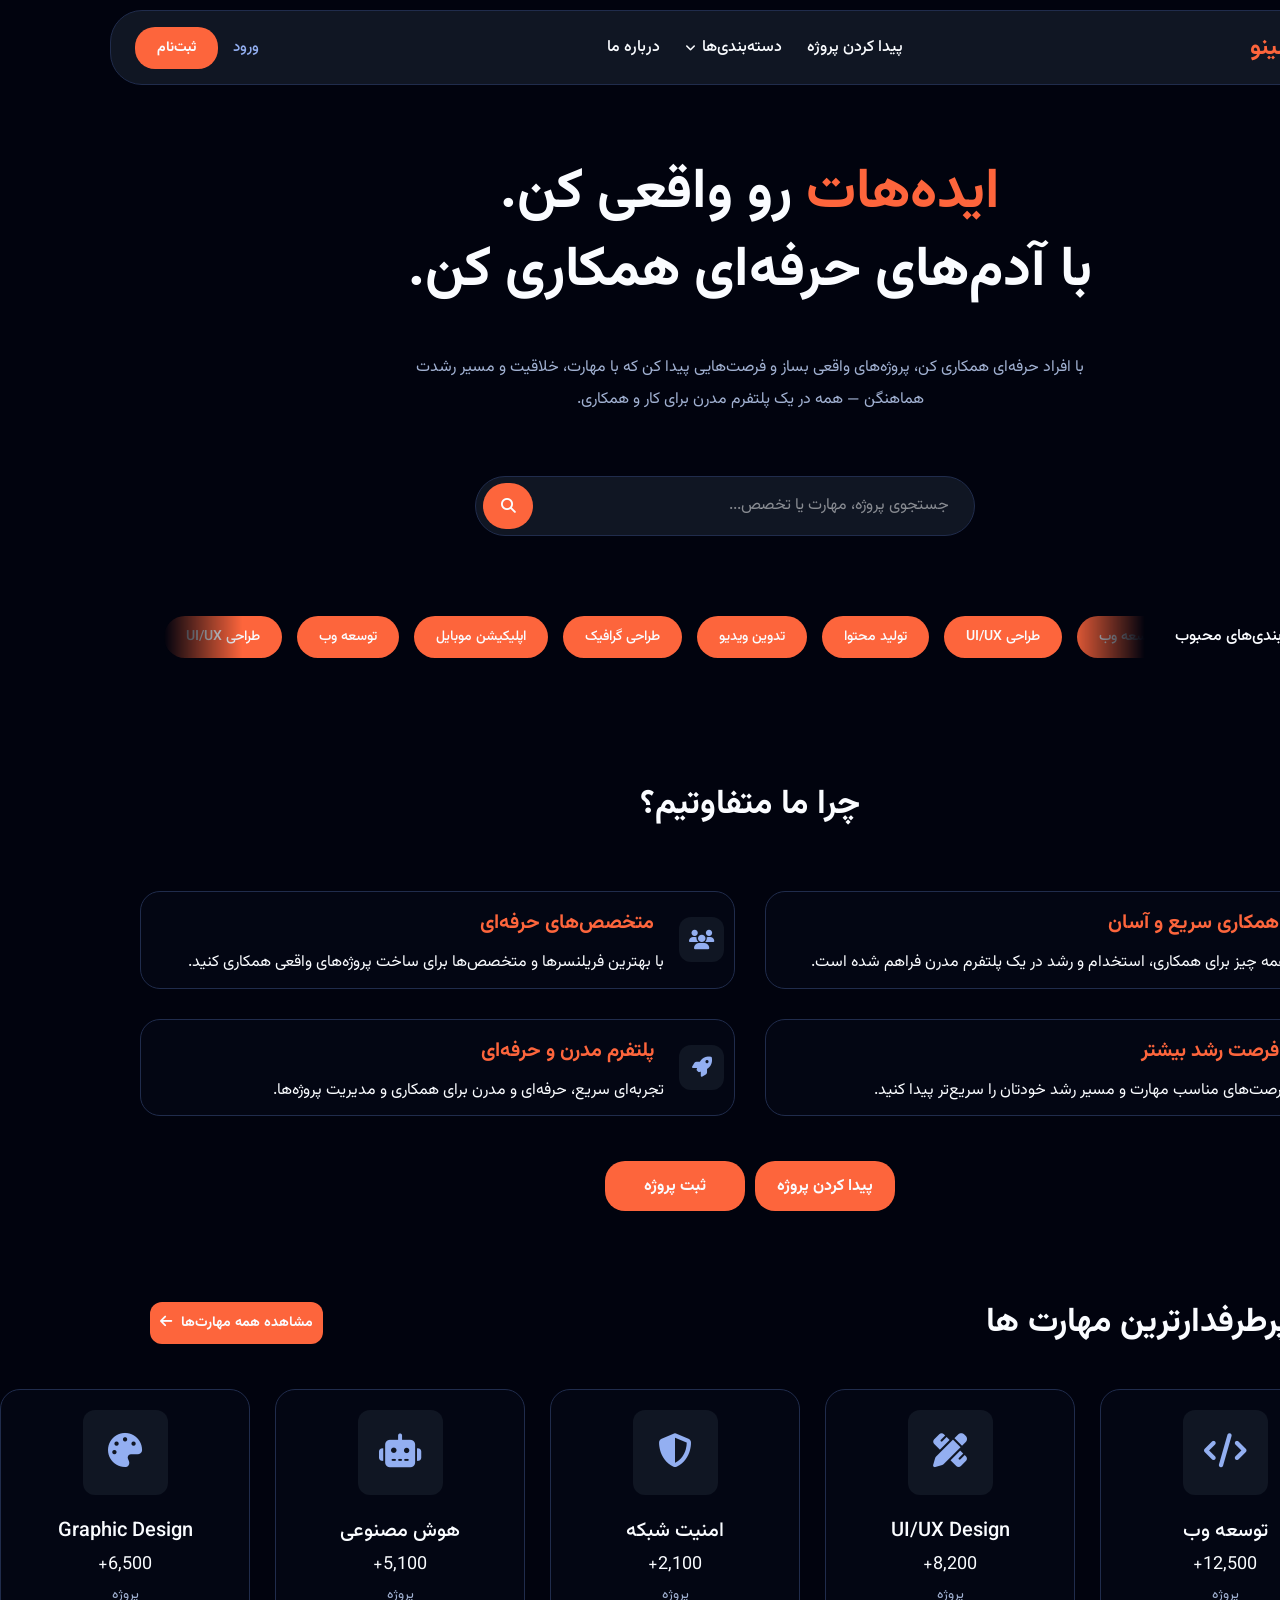
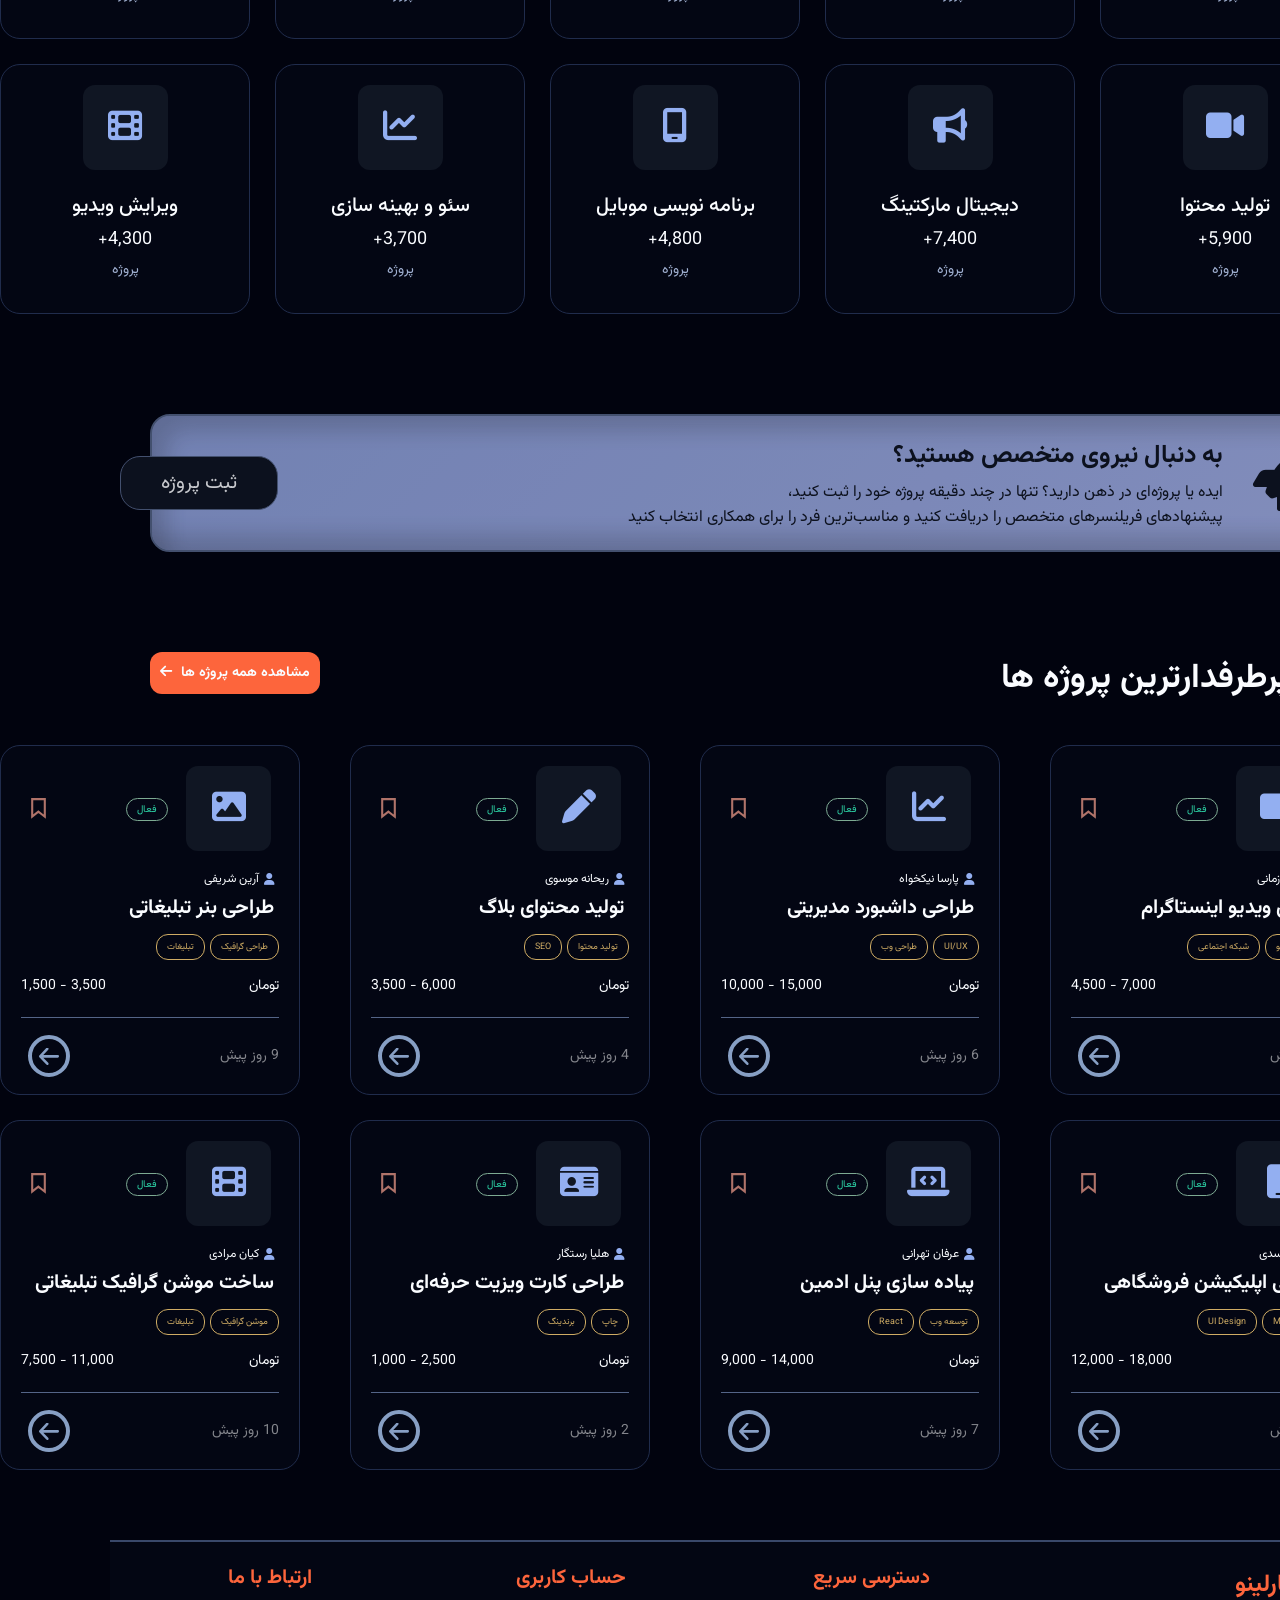
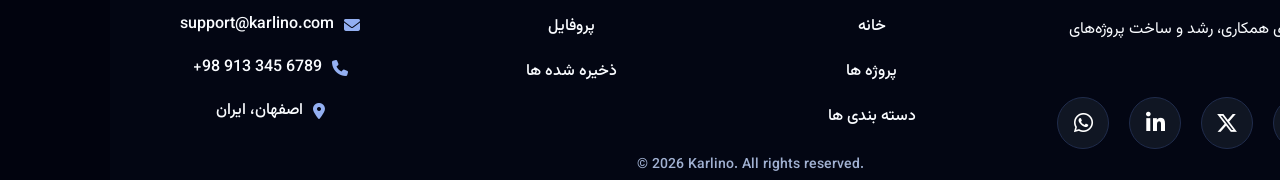
==== karlino/Frontend/index.html @ c5891558 "add post job in index" ====
<!DOCTYPE html>
<html lang="fa" dir="rtl">

<head>
    <meta charset="UTF-8">
    <meta name="viewport" content="width=device-width, initial-scale=1.0">
    <title>سایت فریلنسری</title>
    <link rel="stylesheet" href="css/main.css">
    <link rel="stylesheet" href="https://cdnjs.cloudflare.com/ajax/libs/font-awesome/6.5.1/css/all.min.css">
</head>

<body>

<div id="header-placeholder"></div>

<section class="hero-index">
    <!--    <div class="image">-->
    <!--        <img src="assets/images/charecter.png" class="hero-img">-->
    <!--    </div>-->
    <div class="center">
        <h1 class="hero-text">
            <span class="build">ایده‌هات</span>
            رو واقعی کن.
            <br>
            با آدم‌های حرفه‌ای همکاری کن.
        </h1>
        
        <p class="intro">
            با افراد حرفه‌ای همکاری کن، پروژه‌های واقعی بساز و فرصت‌هایی پیدا کن که با مهارت، خلاقیت و مسیر رشدت هماهنگن
            —
            همه در یک پلتفرم مدرن برای کار و همکاری.
        </p>
        
        <div class="search-input">
            
            <input
                    type="search"
                    class="search"
                    name="search"
                    placeholder="جستجوی پروژه، مهارت یا تخصص..."
            >
            
            <button class="find-talent">
                <i class="fa-solid fa-magnifying-glass"></i>
            </button>
        
        </div>
    </div>
    
    
    <div class="trending-categories">
        
        <h4 class="trend-text">
            
            <i class="fa-solid fa-circle"></i>
            
            دسته‌بندی‌های محبوب
        
        </h4>
        
        <div class="categories-wrapper">
            
            <div class="categories-box">
                
                <span class="cat">طراحی UI/UX</span>
                <span class="cat">توسعه وب</span>
                <span class="cat">اپلیکیشن موبایل</span>
                <span class="cat">طراحی گرافیک</span>
                <span class="cat">تدوین ویدیو</span>
                <span class="cat">تولید محتوا</span>
                
                <span class="cat">طراحی UI/UX</span>
                <span class="cat">توسعه وب</span>
                <span class="cat">اپلیکیشن موبایل</span>
                <span class="cat">طراحی گرافیک</span>
                <span class="cat">تدوین ویدیو</span>
                <span class="cat">تولید محتوا</span>
                
                <span class="cat">طراحی UI/UX</span>
                <span class="cat">توسعه وب</span>
                <span class="cat">اپلیکیشن موبایل</span>
                <span class="cat">طراحی گرافیک</span>
                <span class="cat">تدوین ویدیو</span>
                <span class="cat">تولید محتوا</span>
            
            </div>
        
        </div>
    
    </div>


</section>

<section class="different">
    
    <h2 class="section-title">چرا ما متفاوتیم؟</h2>
    
    <div class="cards">
        
        <div class="card">
            <div class="title">
                
                <div class="icon">
                    <i class="fa-solid fa-bolt"></i>
                </div>
                
                <div class="text">
                    <h4>همکاری سریع و آسان</h4>
                    
                    <p>
                        همه چیز برای همکاری، استخدام و رشد
                        در یک پلتفرم مدرن فراهم شده است.
                    </p>
                </div>
            
            </div>
        </div>
        <div class="card">
            <div class="title">
                
                <div class="icon">
                    <i class="fa-solid fa-users"></i>
                </div>
                
                <div class="text">
                    <h4>متخصص‌های حرفه‌ای</h4>
                    
                    <p>
                        با بهترین فریلنسرها و متخصص‌ها
                        برای ساخت پروژه‌های واقعی همکاری کنید.
                    </p>
                </div>
            
            </div>
        </div>
        <div class="card">
            <div class="title">
                
                <div class="icon">
                    <i class="fa-solid fa-chart-line"></i>
                </div>
                
                <div class="text">
                    <h4>فرصت رشد بیشتر</h4>
                    
                    <p>
                        فرصت‌های مناسب مهارت و مسیر رشد خودتان
                        را سریع‌تر پیدا کنید.
                    </p>
                </div>
            
            </div>
        </div>
        <div class="card">
            <div class="title">
                
                <div class="icon">
                    <i class="fa-solid fa-rocket"></i>
                </div>
                
                <div class="text">
                    <h4>پلتفرم مدرن و حرفه‌ای</h4>
                    
                    <p>
                        تجربه‌ای سریع، حرفه‌ای و مدرن
                        برای همکاری و مدیریت پروژه‌ها.
                    </p>
                </div>
            
            </div>
        </div>
    
    </div>
    <div class="buttons">
        <button onclick="location.href='projects.html'">
            <span>پیدا کردن پروژه</span>
        </button>
        <button>
            <span>ثبت پروژه</span>
        </button>
    </div>

</section>

<section class="Popular-Categories">
    <div class="title">
        <h2 class="popular-text">
            <div class="ping"></div>
            پرطرفدارترین مهارت ها
        </h2>
        <a href="categories.html" class="more-categories">
            مشاهده همه مهارت‌ها
            <i class="fa-solid fa-arrow-left"></i>
        </a>
    </div>
    
    <div class="Categories-cards" id="categoriesContainer">
    
    </div>
</section>

<section class="post_job">
    <div class="right">
        <i class="fa-solid fa-rocket"></i>
        <div class="text-post">
            <h2 class="title">به دنبال نیروی متخصص هستید؟</h2>
            <p>
                ایده یا پروژه‌ای در ذهن دارید؟ تنها در چند دقیقه پروژه خود را ثبت کنید،
                <br>
                پیشنهادهای فریلنسرهای متخصص را دریافت کنید و مناسب‌ترین فرد را برای همکاری انتخاب کنید
            </p>
        </div>
        <span class="post">ثبت پروژه</span>
    
    </div>
<!--    <div class="left">-->
<!--            <span class="post">ثبت پروژه</span>-->
<!--        </div>-->

</section>

<section class="popular-projects">
    <div class="title-projects">
        <h2 class="project-text">
            <div class="ping"></div>
            پرطرفدارترین پروژه ها
        </h2>
        
        <a href="projects.html" class="more-project">
            مشاهده همه پروژه ها
            <i class="fa-solid fa-arrow-left"></i>
        </a>
    
    
    </div>
    <div class="projects-cards" id="projectsContainer">
        <div class="card-project">
            <div class="card-top">
                <div class="icon-project">
                <span>
                    <i class="fa-solid fa-palette" id="user"> </i>
                </span>
                </div>
                <label for="checkboxInput" class="bookmark">
                    <input type="checkbox" id="checkboxInput"/>
                    <svg
                            width="15"
                            viewBox="0 0 50 70"
                            fill="none"
                            xmlns="http://www.w3.org/2000/svg"
                            class="svgIcon"
                    >
                        <path
                                d="M46 62.0085L46 3.88139L3.99609 3.88139L3.99609 62.0085L24.5 45.5L46 62.0085Z"
                                stroke="black"
                                stroke-width="7"
                        ></path>
                    </svg>
                </label>
            </div>
            <div class="card-content">
                <h2 class="name-company">
                    <i class="fa-solid fa-user"></i>
                    علی خوش اخلاق
                </h2>
                <h3>طراحی پوستر</h3>
                <div class="card-pro-cat">
                    <p class="categori">طراحی گرافیک</p>
                    <p class="categori">تولید محتوا</p>
                
                </div>
                
                <div class="price">
                    <span>تومان</span>
                    <span class="number">5,500 - 3,000</span>
                </div>
            
            </div>
            <div class="card-footer">
                <span class="daysAgo">8 روز پیش</span>
                <button class="button">
                    <div class="button-box">
<span class="button-elem">
  <svg viewBox="0 0 46 40" xmlns="http://www.w3.org/2000/svg">
    <path
            d="M46 20.038c0-.7-.3-1.5-.8-2.1l-16-17c-1.1-1-3.2-1.4-4.4-.3-1.2 1.1-1.2 3.3 0 4.4l11.3 11.9H3c-1.7 0-3 1.3-3 3s1.3 3 3 3h33.1l-11.3 11.9c-1 1-1.2 3.3 0 4.4 1.2 1.1 3.3.8 4.4-.3l16-17c.5-.5.8-1.1.8-1.9z"
    ></path>
  </svg>
</span>
                        <span class="button-elem">
  <svg viewBox="0 0 46 40">
    <path
            d="M46 20.038c0-.7-.3-1.5-.8-2.1l-16-17c-1.1-1-3.2-1.4-4.4-.3-1.2 1.1-1.2 3.3 0 4.4l11.3 11.9H3c-1.7 0-3 1.3-3 3s1.3 3 3 3h33.1l-11.3 11.9c-1 1-1.2 3.3 0 4.4 1.2 1.1 3.3.8 4.4-.3l16-17c.5-.5.8-1.1.8-1.9z"
    ></path>
  </svg>
</span>
                    </div>
                </button>
            
            
            </div>
        </div>
    
    
    </div>

</section>


<div id="footer-placeholder"></div>

<script src="js/config.js"></script>
<script src="js/api.js"></script>

<script src="js/layout.js"></script>
<script src="js/pages/home.js"></script>


</body>
</html>
---- karlino/Frontend/css/main.css ----
@charset "UTF-8";
@keyframes pulse7132 {
  0% {
    transform: scale(0);
    opacity: 1;
  }
  100% {
    transform: scale(1);
    opacity: 0;
  }
}
* {
  margin: 0;
  padding: 0;
  box-sizing: border-box;
  color: hsl(221, 100%, 99%);
  font-family: Vazirmatn;
}

body {
  font-family: "Satoshi", sans-serif;
  background: hsl(231, 83%, 3%);
  color: hsl(221, 100%, 99%);
  min-height: 100vh;
}

@font-face {
  font-family: "Vazirmatn";
  src: url("../assets/fonts/Vazirmatn-Regular.ttf") format("truetype");
  font-weight: 400;
  font-display: swap;
}
@font-face {
  font-family: "Vazirmatn";
  src: url("../assets/fonts/Vazirmatn-Medium.ttf") format("truetype");
  font-weight: 500;
  font-display: swap;
}
@font-face {
  font-family: "Vazirmatn";
  src: url("../assets/fonts/Vazirmatn-Bold.ttf") format("truetype");
  font-weight: 700;
  font-display: swap;
}
html {
  scroll-behavior: smooth;
}

a {
  text-decoration: none;
}

img {
  max-width: 100%;
  display: block;
}

#header-placeholder {
  display: flex;
  justify-content: center;
  align-items: center;
  flex-direction: row;
  gap: 0;
  flex-wrap: nowrap;
  position: sticky;
  top: 10px;
  z-index: 999;
  width: 100%;
}
#header-placeholder header {
  width: 100%;
  max-width: 1346px;
  padding: 14px 24px;
  background: hsl(222, 39%, 10%);
  border-radius: 32px;
  border: 1px solid hsl(223, 41%, 21%);
  display: flex;
  justify-content: space-between;
  align-items: center;
  flex-direction: row;
  gap: 0;
  flex-wrap: nowrap;
}
#header-placeholder header .right .logo {
  display: flex;
  justify-content: center;
  align-items: center;
  flex-direction: row;
  gap: 0;
  flex-wrap: nowrap;
  gap: 10px;
}
#header-placeholder header .right .logo img {
  width: 45px;
  height: 45px;
  object-fit: contain;
}
#header-placeholder header .right .logo .text-logo {
  font-size: 24px;
  font-weight: 700;
  color: #fd653c;
}
#header-placeholder header .navbar ul {
  display: flex;
  justify-content: row;
  align-items: 25px;
  flex-direction: row;
  gap: 0;
  flex-wrap: nowrap;
  gap: 25px;
  list-style: none;
}
#header-placeholder header .navbar ul li {
  position: relative;
  display: flex;
  justify-content: row;
  align-items: center;
  flex-direction: row;
  gap: 0;
  flex-wrap: nowrap;
  gap: 25px;
}
#header-placeholder header .navbar ul li a {
  display: flex;
  justify-content: center;
  align-items: center;
  flex-direction: row;
  gap: 0;
  flex-wrap: nowrap;
  position: relative;
  gap: 6px;
  color: hsl(221, 100%, 99%);
  font-size: 16px;
  font-weight: 500;
  transition: 0.3s;
}
#header-placeholder header .navbar ul li a:hover {
  color: oklch(76% 0.1 84deg);
}
#header-placeholder header .navbar ul li a::after {
  content: "";
  position: absolute;
  right: 0;
  bottom: -6px;
  width: 0;
  height: 2px;
  background: oklch(76% 0.1 84deg);
  transition: 0.3s;
}
#header-placeholder header .navbar ul li a:hover::after {
  width: 100%;
}
#header-placeholder header .navbar ul li a i {
  font-size: 12px;
  transition: transform 0.3s;
}
#header-placeholder header .navbar ul li .dropdown {
  position: absolute;
  top: calc(100% + 35px);
  right: -250px;
  display: grid;
  grid-template-columns: repeat(3, 1fr);
  gap: 4px;
  min-width: 340px;
  padding: 10px;
  background: hsl(222, 39%, 10%);
  border-radius: 20px;
  box-shadow: 0 12px 30px rgba(0, 0, 0, 0.12);
  border: 1px solid hsl(222, 23%, 43%);
  opacity: 0;
  visibility: hidden;
  transform: translateY(8px);
  transition: opacity 0.25s ease, transform 0.25s ease, visibility 0.25s;
  z-index: 100;
}
#header-placeholder header .navbar ul li .dropdown::before {
  content: "";
  position: absolute;
  top: -6px;
  right: 24px;
  width: 12px;
  height: 12px;
  background: hsl(222, 39%, 10%);
  border-top: 1px solid rgba(0, 0, 0, 0.05);
  border-left: 1px solid rgba(0, 0, 0, 0.05);
  transform: rotate(45deg);
}
#header-placeholder header .navbar ul li .dropdown li {
  width: 100%;
}
#header-placeholder header .navbar ul li .dropdown li a {
  display: flex;
  align-items: center;
  gap: 10px;
  padding: 10px 12px;
  border-radius: 12px;
  font-size: 14px;
  color: hsl(221, 100%, 99%);
  white-space: nowrap;
  transition: background 0.2s, color 0.2s;
}
#header-placeholder header .navbar ul li .dropdown li a::after {
  display: none;
}
#header-placeholder header .navbar ul li .dropdown li a i {
  font-size: 14px;
  color: #fd653c;
  width: 18px;
  text-align: center;
}
#header-placeholder header .navbar ul li .dropdown li a:hover {
  background: hsl(222, 39%, 10%);
  color: #fd653c;
}
#header-placeholder header .navbar ul li:hover .dropdown {
  opacity: 1;
  visibility: visible;
  transform: translateY(0);
}
#header-placeholder header .navbar ul li:hover > a i {
  transform: rotate(720deg);
}
#header-placeholder header .left .guest-header {
  display: flex;
  justify-content: center;
  align-items: center;
  flex-direction: row;
  gap: 0;
  flex-wrap: nowrap;
  gap: 15px;
}
#header-placeholder header .left .guest-header .sign-up {
  padding: 10px 22px;
  border: none;
  border-radius: 20px;
  background: #fd653c;
  color: hsl(221, 100%, 99%);
  font-size: 14px;
  font-weight: 700;
  cursor: pointer;
  transition: 0.3s;
}
#header-placeholder header .left .guest-header .sign-up:hover {
  transform: translateY(-2px);
}
#header-placeholder header .left .guest-header .login {
  color: hsl(222, 77%, 76%);
  font-size: 15px;
  font-weight: 500;
  cursor: pointer;
  transition: 0.3s;
}
#header-placeholder header .left .guest-header .login:hover {
  color: #fd653c;
}
#header-placeholder header .left .user-header {
  display: flex;
  justify-content: center;
  align-items: center;
  flex-direction: row;
  gap: 0;
  flex-wrap: nowrap;
  gap: 15px;
}
#header-placeholder header .left .user-header .popup {
  position: relative;
  display: inline-block;
}
#header-placeholder header .left .user-header .popup input {
  display: none;
}
#header-placeholder header .left .user-header .popup .burger {
  width: 45px;
  height: 45px;
  border-radius: 50%;
  background: #fd653c;
  display: flex;
  justify-content: center;
  align-items: center;
  flex-direction: row;
  gap: 0;
  flex-wrap: nowrap;
  cursor: pointer;
  transition: 0.25s ease;
}
#header-placeholder header .left .user-header .popup .burger i {
  color: hsl(221, 100%, 99%);
  font-size: 20px;
}
#header-placeholder header .left .user-header .popup .burger:hover {
  transform: scale(1.08);
}
#header-placeholder header .left .user-header .popup .burger:active {
  transform: scale(0.95);
}
#header-placeholder header .left .user-header .popup .popup-window {
  position: absolute;
  top: 70px;
  left: 0;
  width: 260px;
  background: hsl(222, 39%, 10%);
  border: 1px solid hsl(222, 30%, 32%);
  border-radius: 20px;
  padding: 12px;
  box-shadow: var(--popup-shadow);
  opacity: 0;
  visibility: hidden;
  transform: scale(0.85);
  transition: 0.25s ease;
  transform-origin: top left;
}
#header-placeholder header .left .user-header .popup .popup-window .popup-header {
  padding: 10px 12px 15px;
  border-bottom: 1px solid hsl(222, 23%, 43%);
  margin-bottom: 10px;
}
#header-placeholder header .left .user-header .popup .popup-window .popup-header h3 {
  font-size: 16px;
  color: hsl(221, 100%, 99%);
  margin-bottom: 4px;
}
#header-placeholder header .left .user-header .popup .popup-window .popup-header p {
  font-size: 13px;
  color: oklch(76% 0.05 264deg);
}
#header-placeholder header .left .user-header .popup .popup-window ul {
  list-style: none;
}
#header-placeholder header .left .user-header .popup .popup-window ul li {
  margin-bottom: 6px;
}
#header-placeholder header .left .user-header .popup .popup-window ul li:last-child {
  margin-bottom: 0;
}
#header-placeholder header .left .user-header .popup .popup-window ul li button {
  width: 100%;
  border: none;
  background: transparent;
  display: flex;
  align-items: center;
  gap: 12px;
  padding: 13px 14px;
  border-radius: 12px;
  cursor: pointer;
  font-size: 14px;
  color: hsl(221, 100%, 99%);
  transition: 0.2s ease;
}
#header-placeholder header .left .user-header .popup .popup-window ul li button i {
  width: 18px;
  font-size: 14px;
}
#header-placeholder header .left .user-header .popup .popup-window ul li button:hover {
  background: hsl(217, 34%, 65%);
  color: hsl(221, 100%, 99%);
}
#header-placeholder header .left .user-header .popup .popup-window ul li .logout {
  color: red;
}
#header-placeholder header .left .user-header .popup .popup-window ul li .logout:hover {
  background: hsl(9, 31%, 55%);
  color: hsl(221, 100%, 99%);
}
#header-placeholder header .left .user-header .popup input:checked ~ .popup-window {
  opacity: 1;
  visibility: visible;
  transform: scale(1);
}
#header-placeholder header .left .user-header .notif-btn {
  width: 45px;
  height: 45px;
  position: relative;
  display: flex;
  align-items: center;
  justify-content: center;
  background-color: hsla(224, 61%, 6%, 0.44);
  border-radius: 50%;
  cursor: pointer;
  transition-duration: 0.3s;
  box-shadow: 2px 2px 10px rgba(0, 0, 0, 0.13);
  border: none;
}
#header-placeholder header .left .user-header .notif-btn i {
  color: hsl(221, 100%, 99%);
  font-size: 20px;
}
#header-placeholder header .left .user-header .notif-btn:hover {
  background-color: oklch(76% 0.1 84deg);
}
#header-placeholder header .left .user-header .notif-btn:hover i {
  animation: bellRing 0.9s both;
}
#header-placeholder header .left .user-header .notif-btn:active {
  transform: scale(0.8);
}
@keyframes bellRing {
  0%, 100% {
    transform-origin: top;
  }
  15% {
    transform: rotateZ(10deg);
  }
  30% {
    transform: rotateZ(-10deg);
  }
  45% {
    transform: rotateZ(5deg);
  }
  60% {
    transform: rotateZ(-5deg);
  }
  75% {
    transform: rotateZ(2deg);
  }
}

footer {
  background-color: hsla(224, 61%, 6%, 0.44);
  width: 100%;
  min-height: 240px;
  margin-top: 50px;
  padding: 20px 20px 0 20px;
  border-top: 2px solid hsl(222, 30%, 32%);
}
footer .footer-container {
  display: grid;
  grid-template-columns: repeat(4, 1fr);
  gap: 20px;
}
footer .footer-container .footer-about {
  display: flex;
  flex-direction: column;
  margin-right: 20px;
}
footer .footer-container .footer-about .logo {
  display: flex;
  align-items: center;
  gap: 10px;
}
footer .footer-container .footer-about .logo img {
  width: 45px;
  height: 45px;
  object-fit: contain;
}
footer .footer-container .footer-about .logo .text-logo {
  font-size: 24px;
  font-weight: 700;
  color: #fd653c;
}
footer .footer-container .footer-about p {
  margin-top: 10px;
  font-size: 16px;
  color: hsl(221, 100%, 99%);
}
footer .footer-container .footer-about .card {
  width: fit-content;
  height: fit-content;
  margin-top: 5px;
  display: flex;
  align-items: center;
  justify-content: center;
  gap: 20px;
  padding: 25px;
  background-color: transparent;
}
footer .footer-container .footer-about .card .socialContainer {
  width: 52px;
  height: 52px;
  border: 1px solid hsl(223, 41%, 21%);
  display: flex;
  align-items: center;
  justify-content: center;
  overflow: hidden;
  border-radius: 50%;
  background-color: hsl(222, 39%, 10%);
  transition: 0.3s;
}
footer .footer-container .footer-about .card .socialContainer:active {
  transform: scale(0.9);
}
footer .footer-container .footer-about .card .socialContainer:hover .socialSvg {
  animation: slide-in-top 0.3s both;
}
footer .footer-container .footer-about .card .socialContainer .socialSvg {
  font-size: 22px;
  color: white;
}
footer .footer-container .footer-about .card .containerOne:hover {
  background-color: #d62976;
}
footer .footer-container .footer-about .card .containerTwo:hover {
  background-color: #00acee;
}
footer .footer-container .footer-about .card .containerThree:hover {
  background-color: #0072b1;
}
footer .footer-container .footer-about .card .containerFour:hover {
  background-color: #128c7e;
}
@keyframes slide-in-top {
  0% {
    transform: translateY(-50px);
    opacity: 0;
  }
  100% {
    transform: translateY(0);
    opacity: 1;
  }
}
footer .footer-container .footer-links,
footer .footer-container .footer-account {
  display: flex;
  flex-direction: column;
  align-items: center;
  gap: 10px;
}
footer .footer-container .footer-links h3,
footer .footer-container .footer-account h3 {
  font-size: 20px;
  color: #fd653c;
}
footer .footer-container .footer-links a,
footer .footer-container .footer-account a {
  margin-top: 10px;
  font-size: 16px;
  font-weight: 500;
  transition: 0.3s;
}
footer .footer-container .footer-links a:hover,
footer .footer-container .footer-account a:hover {
  transform: translateX(-5px);
  color: #fd653c;
}
footer .footer-container .footer-contact {
  display: flex;
  flex-direction: column;
  align-items: center;
  gap: 18px;
}
footer .footer-container .footer-contact h3 {
  font-size: 20px;
  color: #fd653c;
}
footer .footer-container .footer-contact .contact-item {
  display: flex;
  align-items: center;
  gap: 10px;
  color: hsl(221, 100%, 99%);
  transition: 0.3s;
}
footer .footer-container .footer-contact .contact-item i {
  color: hsl(222, 77%, 76%);
  font-size: 16px;
}
footer .footer-container .footer-contact .contact-item span {
  direction: ltr;
  color: hsl(221, 100%, 99%);
  font-size: 16px;
  font-weight: 500;
}
footer .footer-container .footer-contact .contact-item:hover {
  transform: translateX(-5px);
}
footer .footer-container .footer-contact .contact-item:hover span {
  color: #fd653c;
}
footer .footer-bottom {
  direction: ltr;
  display: flex;
  align-items: center;
  justify-content: center;
  margin-top: -20px;
}
footer .footer-bottom p {
  color: oklch(76% 0.05 264deg);
  font-size: 14px;
  font-weight: 500;
}

.hero-index {
  position: relative;
  margin: 50px 30px 30px;
  padding: 80px 24px 120px;
  overflow: hidden;
  display: flex;
  flex-direction: column;
  justify-content: center;
}
.hero-index .center {
  display: flex;
  justify-content: center;
  align-items: center;
  flex-direction: column;
  gap: 0;
  flex-wrap: nowrap;
  text-align: center;
}
.hero-index .center .image {
  position: absolute;
  left: -180px;
  margin-left: 80px;
  top: -30px;
  z-index: 1;
}
.hero-index .center .image .hero-img {
  width: 800px;
  height: 500px;
  max-width: 100%;
  opacity: 0.95;
}
.hero-index .center .hero-text {
  position: relative;
  z-index: 2;
  top: -50px;
  max-width: 700px;
  font-size: 56px;
  font-weight: 700;
  line-height: 1.4;
  color: hsl(221, 100%, 99%);
}
.hero-index .center .hero-text .build {
  color: #fd653c;
}
.hero-index .center .intro {
  position: relative;
  z-index: 2;
  top: -30px;
  max-width: 700px;
  margin-top: 20px;
  font-size: 16px;
  line-height: 2;
  color: oklch(76% 0.05 264deg);
}
.hero-index .center .search-input {
  position: relative;
  z-index: 2;
  top: -20px;
  width: 500px;
  max-width: 100%;
  margin-right: 50px;
  margin-top: 50px;
}
.hero-index .center .search-input .search {
  width: 100%;
  height: 60px;
  border: 1px solid hsl(223, 41%, 21%);
  border-radius: 50px;
  background-color: hsl(222, 39%, 10%);
  padding: 0 25px 0 150px;
  outline: none;
  font-size: 16px;
  color: hsl(221, 100%, 99%);
  transition: 0.3s;
}
.hero-index .center .search-input .search:hover, .hero-index .center .search-input .search:focus {
  border-color: #fd653c;
  box-shadow: 0 0 5px rgba(255, 122, 89, 0.5);
}
.hero-index .center .search-input .search::placeholder {
  color: rgba(255, 255, 255, 0.5);
}
.hero-index .center .search-input .search::-webkit-search-cancel-button {
  cursor: pointer;
  height: 18px;
  width: 18px;
  filter: invert(55%) sepia(80%) saturate(500%) hue-rotate(330deg);
}
.hero-index .center .search-input .find-talent {
  position: absolute;
  top: 50%;
  left: 8px;
  transform: translateY(-50%);
  width: 50px;
  height: 46px;
  border: none;
  border-radius: 40px;
  background-color: #fd653c;
  color: hsl(221, 100%, 99%);
  font-size: 15px;
  font-weight: 700;
  cursor: pointer;
  display: flex;
  justify-content: center;
  align-items: center;
  flex-direction: row;
  gap: 0;
  flex-wrap: nowrap;
  transition: 0.3s;
}
.hero-index .center .search-input .find-talent:hover {
  transform: translateY(-50%) scale(1.03);
}
.hero-index .trending-categories {
  position: relative;
  z-index: 2;
  display: flex;
  align-items: center;
  gap: 30px;
  margin-top: 60px;
  overflow: visible;
}
.hero-index .trending-categories .trend-text {
  display: flex;
  align-items: center;
  gap: 10px;
  color: hsl(221, 100%, 99%);
  font-size: 16px;
  font-weight: 500;
  white-space: nowrap;
  flex-shrink: 0;
}
.hero-index .trending-categories .trend-text i {
  font-size: 9px;
  color: hsl(222, 77%, 76%);
}
.hero-index .trending-categories .categories-wrapper {
  position: relative;
  overflow: hidden;
  flex: 1;
  min-width: 0;
  direction: ltr;
  -webkit-mask-image: linear-gradient(to right, rgba(0,0,0,0) 0%, rgba(0,0,0,1) 8%, rgba(0,0,0,1) 92%, rgba(0,0,0,0) 100%);
  mask-image: linear-gradient(to right, rgba(0,0,0,0) 0%, rgba(0,0,0,1) 8%, rgba(0,0,0,1) 92%, rgba(0,0,0,0) 100%);
}
.hero-index .trending-categories .categories-box {
  display: flex;
  align-items: center;
  gap: 15px;
  width: max-content;
  animation: infiniteScroll 30s linear infinite;
}
.hero-index .trending-categories .categories-box:hover {
  animation-play-state: paused;
}
.hero-index .trending-categories .cat {
  direction: rtl;
  flex-shrink: 0;
  padding: 10px 22px;
  background: #fd653c;
  border-radius: 32px;
  color: hsl(221, 100%, 99%);
  white-space: nowrap;
  font-size: 14px;
  font-weight: 500;
  cursor: pointer;
  transition: 0.3s;
}
@keyframes infiniteScroll {
  from {
    transform: translateX(0);
  }
  to {
    transform: translateX(-33.333%);
  }
}

.different {
  position: relative;
  top: -30px;
}
.different .section-title {
  text-align: center;
  font-size: 34px;
  font-weight: 700;
  color: hsl(221, 100%, 99%);
  margin-bottom: 60px;
}
.different .cards {
  margin: 30px;
  display: grid;
  grid-template-columns: repeat(2, 1fr);
  gap: 30px;
}
.different .cards .card {
  display: flex;
  justify-content: space-between;
  align-items: row;
  flex-direction: row;
  gap: 0;
  flex-wrap: nowrap;
  padding: 10px;
  border-radius: 20px;
  background-color: hsla(224, 61%, 6%, 0.44);
  border: 1px solid hsl(223, 41%, 21%);
  gap: 20px;
  transition: 0.3s;
  cursor: pointer;
}
.different .cards .card:hover {
  transform: translateY(-5px);
  border: 1px solid #fd653c;
}
.different .cards .card .title {
  display: flex;
  align-items: center;
}
.different .cards .card .title .icon i {
  display: flex;
  justify-content: center;
  align-items: center;
  flex-direction: row;
  gap: 0;
  flex-wrap: nowrap;
  min-width: 45px;
  height: 45px;
  border-radius: 12px;
  background: hsl(222, 39%, 10%);
  color: hsl(222, 77%, 76%);
  font-size: 20px;
  flex-shrink: 0;
}
.different .cards .card .title .text {
  padding-right: 15px;
}
.different .cards .card .title .text h4 {
  font-size: 20px;
  font-weight: 700;
  color: #fd653c;
  padding-top: 5px;
  padding-right: 10px;
  margin-bottom: 10px;
}
.different .cards .card .title .text p {
  top: -15px;
  font-size: 16px;
  line-height: 1.8;
  color: hsl(221, 100%, 99%);
}
.different .buttons {
  padding-top: 10px;
  display: flex;
  justify-content: center;
  align-items: center;
  flex-direction: row;
  gap: 0;
  flex-wrap: nowrap;
}
.different .buttons button {
  display: flex;
  align-items: center;
  justify-content: center;
  width: 140px;
  height: 50px;
  white-space: nowrap;
  border: none;
  border-radius: 20px;
  background-color: #fd653c;
  color: hsl(221, 100%, 99%);
  font-size: 16px;
  font-weight: 700;
  padding: 16px;
  cursor: pointer;
  transition: all 0.5s;
}
.different .buttons button span {
  display: inline-block;
  position: relative;
  transition: 0.5s;
}
.different .buttons button span::after {
  content: "»";
  position: absolute;
  top: 0;
  right: -15px;
  opacity: 0;
  transition: 0.5s;
}
.different .buttons button:hover span {
  padding-right: 15px;
}
.different .buttons button:hover span::after {
  opacity: 1;
  right: 0;
}
.different .buttons button {
  margin: 5px;
}

.Popular-Categories {
  padding: 0 40px;
}
.Popular-Categories .title {
  display: flex;
  flex-direction: row;
  justify-content: space-between;
  align-items: center;
  margin-top: 50px;
}
.Popular-Categories .title .popular-text {
  display: flex;
  flex-direction: row;
  align-items: center;
  color: hsl(221, 100%, 99%);
  font-size: 34px;
  font-weight: 700;
  margin-right: 10px;
}
.Popular-Categories .title .popular-text .ping {
  --uib-size: 50px;
  --uib-speed: 1s;
  --uib-color: $forth-color;
  position: relative;
  width: var(--uib-size);
  height: var(--uib-size);
}
.Popular-Categories .title .popular-text .ping::before, .Popular-Categories .title .popular-text .ping::after {
  content: "";
  position: absolute;
  inset: 0;
  border-radius: 50%;
  background-color: oklch(76% 0.1 84deg);
  animation: pulse7132 var(--uib-speed) linear infinite;
  transform: scale(0);
  opacity: 0;
}
.Popular-Categories .title .popular-text .ping::after {
  animation-delay: calc(var(--uib-speed) / -2);
}
.Popular-Categories .title .more-categories {
  color: hsl(221, 100%, 99%);
  font-size: 14px;
  font-weight: 700;
  cursor: pointer;
  background-color: #fd653c;
  border-radius: 12px;
  border: none;
  width: max-content;
  height: max-content;
  padding: 10px;
}
.Popular-Categories .title .more-categories i {
  color: hsl(221, 100%, 99%);
  font-size: 14px;
  font-weight: 700;
  margin-right: 5px;
}
.Popular-Categories .Categories-cards {
  margin-top: 40px;
  justify-items: center;
  display: grid;
  grid-template-columns: repeat(5, 1fr);
  gap: 25px;
}
.Popular-Categories .Categories-cards .card-Categories {
  transition: 0.3s;
  background-color: hsla(224, 61%, 6%, 0.44);
  border-radius: 20px;
  border: 1px solid hsl(223, 41%, 21%);
  width: 250px;
  height: 250px;
}
.Popular-Categories .Categories-cards .card-Categories .icon-cat {
  display: flex;
  flex-direction: column;
  justify-content: center;
  align-items: center;
  margin: 20px auto;
  width: 85px;
  height: 85px;
  background-color: hsl(222, 39%, 10%);
  border: none;
  border-radius: 12px;
}
.Popular-Categories .Categories-cards .card-Categories .icon-cat i {
  color: hsl(222, 77%, 76%);
  font-size: 34px;
  font-weight: 700;
}
.Popular-Categories .Categories-cards .card-Categories .name-cat p {
  display: flex;
  flex-direction: column;
  justify-content: center;
  align-items: center;
  color: hsl(221, 100%, 99%);
  font-size: 20px;
  font-weight: 500;
  margin-top: 20px;
  margin-bottom: 4px;
}
.Popular-Categories .Categories-cards .card-Categories .project-stats {
  display: flex;
  flex-direction: column;
  justify-content: center;
  align-items: center;
  gap: 5px;
}
.Popular-Categories .Categories-cards .card-Categories .project-stats .count {
  color: hsl(221, 100%, 99%);
  font-size: 18px;
  font-weight: 400;
}
.Popular-Categories .Categories-cards .card-Categories .project-stats .lable {
  color: oklch(76% 0.05 264deg);
  font-size: 14px;
  font-weight: 400;
}
.Popular-Categories .Categories-cards .card-Categories:hover {
  border: 1px solid #fd653c;
  transform: translateY(-5px);
}

.post_job {
  background: linear-gradient(135deg, #8fa2dd, #a2b0e8);
  opacity: 0.8;
  border: 2px solid hsl(222, 23%, 43%);
  border-radius: 20px;
  margin: 100px 40px;
  padding: 20px;
  display: flex;
  flex-direction: column;
  box-shadow: inset 15px 15px 20px rgba(24, 23, 23, 0.18), inset -15px -15px 20px rgba(24, 23, 23, 0.18);
}
.post_job .right {
  margin-right: 20px;
  display: flex;
  flex-direction: row;
  justify-content: flex-start;
  width: max-content;
}
.post_job .right i {
  display: flex;
  justify-content: center;
  align-items: center;
  margin-left: 30px;
  font-size: 55px;
  color: hsl(222, 39%, 10%);
}
.post_job .right .text-post h2 {
  font-size: 25px;
  color: hsl(222, 39%, 10%);
}
.post_job .right .text-post p {
  margin-top: 5px;
  font-size: 16px;
  color: hsl(222, 39%, 10%);
}
.post_job .right .post {
  display: flex;
  align-items: center;
  justify-content: center;
  position: relative;
  left: -350px;
  top: 20px;
  background-color: hsl(222, 39%, 10%);
  border-radius: 20px;
  width: max-content;
  height: max-content;
  padding: 10px 40px;
  font-size: 20px;
  color: hsl(221, 100%, 99%);
  border: 1px solid hsl(222, 23%, 43%);
}

.popular-projects {
  padding: 0 40px;
}
.popular-projects .title-projects {
  display: flex;
  justify-content: space-between;
  align-items: row;
  flex-direction: row;
  gap: 0;
  flex-wrap: nowrap;
  margin-top: 50px;
}
.popular-projects .title-projects .project-text {
  display: flex;
  justify-content: row;
  align-items: center;
  flex-direction: row;
  gap: 0;
  flex-wrap: nowrap;
  color: hsl(221, 100%, 99%);
  font-size: 34px;
  font-weight: 700;
  margin-right: 10px;
}
.popular-projects .title-projects .project-text .ping {
  --uib-size: 50px;
  --uib-speed: 1s;
  --uib-color: $forth-color;
  position: relative;
  width: var(--uib-size);
  height: var(--uib-size);
}
.popular-projects .title-projects .project-text .ping::before, .popular-projects .title-projects .project-text .ping::after {
  content: "";
  position: absolute;
  inset: 0;
  border-radius: 50%;
  background-color: oklch(76% 0.1 84deg);
  animation: pulse7132 var(--uib-speed) linear infinite;
  transform: scale(0);
  opacity: 0;
}
.popular-projects .title-projects .project-text .ping::after {
  animation-delay: calc(var(--uib-speed) / -2);
}
.popular-projects .title-projects .more-project {
  color: hsl(221, 100%, 99%);
  font-size: 14px;
  font-weight: 700;
  cursor: pointer;
  background-color: #fd653c;
  border-radius: 12px;
  border: none;
  width: max-content;
  height: max-content;
  padding: 10px;
}
.popular-projects .title-projects .more-project i {
  color: hsl(221, 100%, 99%);
  font-size: 14px;
  font-weight: 700;
  margin-right: 5px;
}
.popular-projects .projects-cards {
  margin-top: 40px;
  display: grid;
  grid-template-columns: repeat(4, 1fr);
  column-gap: 50px;
  row-gap: 25px;
  padding-bottom: 20px;
}
.popular-projects .projects-cards .card-project {
  overflow: hidden;
  transition: 0.3s;
  background-color: hsla(224, 61%, 6%, 0.44);
  border: 1px solid hsl(223, 41%, 21%);
  border-radius: 20px;
  cursor: pointer;
  width: 300px;
  height: max-content;
}
.popular-projects .projects-cards .card-project:hover {
  border: 1px solid #fd653c;
  transform: translateY(-5px);
}
.popular-projects .projects-cards .card-project:has(.button:hover), .popular-projects .projects-cards .card-project:has(.bookmark:hover) {
  transform: translateY(0);
  border: 1px solid transparent;
}
.popular-projects .projects-cards .card-project .card-top {
  display: flex;
  flex-direction: row;
  justify-content: space-between;
  align-items: center;
}
.popular-projects .projects-cards .card-project .card-top #checkboxInput {
  display: none;
}
.popular-projects .projects-cards .card-project .card-top .bookmark {
  margin-left: 20px;
  cursor: pointer;
  width: 35px;
  height: 35px;
  display: flex;
  align-items: center;
  justify-content: center;
  border-radius: 10px;
}
.popular-projects .projects-cards .card-project .card-top .svgIcon path {
  stroke-dasharray: 200 0;
  stroke-dashoffset: 0;
  stroke: hsl(9, 31%, 55%);
  fill: rgba(221, 221, 221, 0);
  transition-delay: 0s;
  transition-duration: 0.5s;
}
.popular-projects .projects-cards .card-project .card-top .bookmark input {
  display: none;
}
.popular-projects .projects-cards .card-project .card-top .bookmark input:checked + .svgIcon path,
.popular-projects .projects-cards .card-project .card-top #checkboxInput:checked ~ .svgIcon path {
  fill: hsl(9, 31%, 55%);
  animation: bookmark 0.5s linear;
}
.popular-projects .projects-cards .card-project .card-top #checkboxInput:checked ~ .svgIcon path {
  transition-delay: 0.5s;
}
@keyframes bookmark {
  0% {
    stroke-dasharray: 0 200;
    stroke-dashoffset: 80;
  }
  100% {
    stroke-dasharray: 200 0;
  }
}
.popular-projects .projects-cards .card-project .card-top .status-project .active {
  color: #2DD4A7;
  position: relative;
  right: -70px;
  font-size: 10px;
  background-color: hsla(224, 61%, 6%, 0.44);
  border: 1px solid hsl(147, 21%, 58%);
  width: max-content;
  height: max-content;
  padding-right: 10px;
  padding-left: 10px;
  padding-bottom: 3px;
  padding-top: 3px;
  border-radius: 12px;
}
.popular-projects .projects-cards .card-project .card-top .icon-project {
  position: relative;
  left: 30px;
  display: flex;
  flex-direction: column;
  justify-content: center;
  align-items: center;
  margin: 20px auto;
  width: 85px;
  height: 85px;
  background-color: hsl(222, 39%, 10%);
  border: none;
  border-radius: 12px;
}
.popular-projects .projects-cards .card-project .card-top .icon-project i {
  color: hsl(222, 77%, 76%);
  font-size: 34px;
  font-weight: 700;
}
.popular-projects .projects-cards .card-project .card-content {
  display: flex;
  flex-direction: column;
  justify-content: right;
  margin: 0 20px;
}
.popular-projects .projects-cards .card-project .card-content .owner {
  position: relative;
  top: -4px;
  margin-top: 3px;
  font-size: 12px;
  font-weight: 400;
  padding-right: 4px;
  display: flex;
  align-items: center;
  gap: 5px;
}
.popular-projects .projects-cards .card-project .card-content .owner i {
  font-size: 12px;
  color: hsl(222, 77%, 76%);
}
.popular-projects .projects-cards .card-project .card-content h3 {
  margin-right: 5px;
  font-size: 20px;
  font-weight: 700;
}
.popular-projects .projects-cards .card-project .card-content .card-pro-cat {
  display: flex;
  flex-direction: row;
  gap: 5px;
}
.popular-projects .projects-cards .card-project .card-content .card-pro-cat p {
  margin-top: 10px;
  margin-bottom: 5px;
  border: 1.5px solid oklch(76% 0.1 84deg);
  font-size: 9px;
  color: oklch(76% 0.1 84deg);
  border-radius: 12px;
  padding: 5px 10px;
  white-space: nowrap;
  width: max-content;
}
.popular-projects .projects-cards .card-project .card-content .price {
  margin-top: 10px;
  display: flex;
  justify-content: space-between;
}
.popular-projects .projects-cards .card-project .card-content .price .number,
.popular-projects .projects-cards .card-project .card-content .price span {
  font-size: 14px;
  color: hsl(221, 100%, 99%);
}
.popular-projects .projects-cards .card-project .card-content {
  padding-bottom: 20px;
  border-bottom: 1px solid hsl(222, 23%, 43%);
}
.popular-projects .projects-cards .card-project .card-footer {
  display: flex;
  flex-direction: row;
  justify-content: space-between;
  align-items: center;
  margin: 10px 20px;
}
.popular-projects .projects-cards .card-project .card-footer .daysAgo {
  font-size: 14px;
  color: rgba(255, 255, 255, 0.51);
}
.popular-projects .projects-cards .card-project .card-footer .button {
  display: block;
  position: relative;
  width: 56px;
  height: 56px;
  margin: 0;
  overflow: hidden;
  outline: none;
  background-color: transparent;
  cursor: pointer;
  border: 0;
}
.popular-projects .projects-cards .card-project .card-footer .button:before, .popular-projects .projects-cards .card-project .card-footer .button:after {
  content: "";
  position: absolute;
  border-radius: 50%;
  inset: 7px;
}
.popular-projects .projects-cards .card-project .card-footer .button:before {
  border: 4px solid hsl(217, 34%, 65%);
  transition: opacity 0.4s cubic-bezier(0.77, 0, 0.175, 1) 80ms, transform 0.5s cubic-bezier(0.455, 0.03, 0.515, 0.955) 80ms;
}
.popular-projects .projects-cards .card-project .card-footer .button:after {
  border: 4px solid hsl(217, 34%, 65%);
  transform: scale(1.3);
  transition: opacity 0.4s cubic-bezier(0.165, 0.84, 0.44, 1), transform 0.5s cubic-bezier(0.25, 0.46, 0.45, 0.94);
  opacity: 0;
}
.popular-projects .projects-cards .card-project .card-footer .button:hover:before, .popular-projects .projects-cards .card-project .card-footer .button:focus:before {
  opacity: 0;
  transform: scale(0.7);
  transition: opacity 0.4s cubic-bezier(0.165, 0.84, 0.44, 1), transform 0.5s cubic-bezier(0.25, 0.46, 0.45, 0.94);
}
.popular-projects .projects-cards .card-project .card-footer .button:hover:after, .popular-projects .projects-cards .card-project .card-footer .button:focus:after {
  opacity: 1;
  transform: scale(1);
  transition: opacity 0.4s cubic-bezier(0.77, 0, 0.175, 1) 80ms, transform 0.5s cubic-bezier(0.455, 0.03, 0.515, 0.955) 80ms;
}
.popular-projects .projects-cards .card-project .card-footer .button-box {
  display: flex;
  position: absolute;
  top: 0;
  left: 0;
}
.popular-projects .projects-cards .card-project .card-footer .button-elem {
  display: block;
  width: 20px;
  height: 20px;
  margin: 17px 18px 0 18px;
  transform: rotate(180deg);
  fill: hsl(217, 34%, 65%);
}

.hero-project-page {
  position: relative;
  margin: 50px 30px 0px 30px;
  padding: 80px 24px 120px;
  overflow: hidden;
  display: flex;
  flex-direction: column;
  justify-content: center;
}
.hero-project-page .image-project-page {
  margin-top: 20px;
  position: absolute;
  left: -180px;
  margin-left: 80px;
  top: -30px;
  z-index: 1;
}
.hero-project-page .image-project-page .hero-img-project {
  width: 493px;
  height: 316px;
  transform: translate(-166.5px, -36px);
  left: 357px;
  top: 58px;
  transition: none;
  cursor: pointer;
  position: relative;
  max-width: 100%;
  opacity: 0.95;
}
.hero-project-page .title-hero-pro {
  max-width: 700px;
}
.hero-project-page .title-hero-pro h3 {
  position: relative;
  left: 3px;
  top: -53px;
  font-size: 56px;
  font-weight: 700;
  line-height: 1.4;
}
.hero-project-page .title-hero-pro h3 span {
  color: #fd653c;
}
.hero-project-page .title-hero-pro p {
  margin-top: 10px;
  position: relative;
  z-index: 2;
  top: -30px;
  max-width: 600px;
  font-size: 16px;
  line-height: 2;
  color: hsl(221, 100%, 99%);
}
.hero-project-page .hero-stats {
  display: flex;
  flex-direction: row;
  justify-content: space-around;
  align-items: center;
  margin-top: 50px;
}
.hero-project-page .hero-stats .stat-box {
  display: flex;
  flex-direction: column;
  justify-content: center;
  align-items: center;
  padding: 20px;
  background-color: hsla(224, 61%, 6%, 0.44);
  border-radius: 20px;
  width: 140px;
  height: 140px;
}

.project-layout {
  direction: ltr;
  margin: 0 40px 0 40px;
  display: grid;
  grid-template-columns: 1fr 320px;
  gap: 30px;
}
.project-layout .project-main,
.project-layout .project-sidebar {
  direction: rtl;
}
.project-layout .project-main {
  display: flex;
  flex-direction: column;
  gap: 25px;
}
.project-layout .project-main .project-toolbar {
  display: flex;
  align-items: center;
  justify-content: space-around;
  width: 100%;
  padding: 20px;
  border-radius: 20px;
  background-color: hsla(224, 61%, 6%, 0.44);
  gap: 20px;
}
.project-layout .project-main .project-toolbar .search-box {
  display: flex;
  align-items: center;
  justify-content: center;
  flex: 1;
  border-radius: 12px;
  line-height: 28px;
  position: relative;
  max-width: 400px;
}
.project-layout .project-main .project-toolbar .search-box .search-icon {
  position: absolute;
  left: 1rem;
  color: #fd653c;
  width: 1rem;
  height: 1rem;
  pointer-events: none;
  z-index: 1;
}
.project-layout .project-main .project-toolbar .search-box input {
  width: 100%;
  height: 45px;
  padding-left: 2.5rem;
  padding-right: 20px;
  box-shadow: 0 0 0 1.5px #2b2c37, 0 0 25px -17px #000;
  border-radius: 12px;
  background-color: hsl(222, 39%, 10%);
  outline: none;
  color: hsl(221, 100%, 99%);
  transition: all 0.25s cubic-bezier(0.19, 1, 0.22, 1);
  cursor: text;
  z-index: 0;
  border: 1px solid #fd653c;
}
.project-layout .project-main .project-toolbar .search-box input::placeholder {
  padding-right: 5px;
  color: oklch(76% 0.05 264deg);
}
.project-layout .project-main .project-toolbar .search-box input:hover {
  box-shadow: 0 0 0 2.5px #2f303d, 0px 0px 25px -15px #000;
}
.project-layout .project-main .project-toolbar .search-box input:active {
  transform: scale(0.95);
}
.project-layout .project-main .project-toolbar .search-box input:focus {
  box-shadow: 0 0 0 2.5px #2f303d;
}
.project-layout .project-main .project-toolbar .sort-box {
  position: relative;
  width: 300px;
}
.project-layout .project-main .project-toolbar .sort-box .selected-option {
  width: 100%;
  height: 45px;
  padding: 0 18px;
  border-radius: 12px;
  border: 1px solid #fd653c;
  background-color: hsl(222, 39%, 10%);
  display: flex;
  align-items: center;
  justify-content: space-between;
  color: hsl(221, 100%, 99%);
  cursor: pointer;
  transition: 0.3s;
  font-size: 14px;
}
.project-layout .project-main .project-toolbar .sort-box .selected-option i {
  color: #fd653c;
  font-size: 14px;
  transition: 0.3s;
}
.project-layout .project-main .project-toolbar .sort-box .options-container {
  position: absolute;
  top: 50px;
  right: 0;
  width: 100%;
  padding: 10px;
  border-radius: 12px;
  background-color: hsl(222, 39%, 10%);
  border: 1px solid oklch(76% 0.05 264deg);
  display: none;
  flex-direction: column;
  gap: 8px;
  z-index: 100;
}
.project-layout .project-main .project-toolbar .sort-box .options-container.show {
  display: flex;
}
.project-layout .project-main .project-toolbar .sort-box .option {
  display: flex;
  align-items: center;
  justify-content: start;
  padding: 5px;
  border-radius: 10px;
  color: hsl(221, 100%, 99%);
  cursor: pointer;
  transition: 0.3s;
  font-size: 16px;
}
.project-layout .project-main .project-toolbar .sort-box .option:hover {
  background-color: hsl(222, 39%, 10%);
  color: #fd653c;
}
.project-layout .project-main .project-toolbar .sort-box:active {
  transform: scale(0.95);
}
.project-layout .project-main .project-grid {
  display: grid;
  gap: 20px;
}
.project-layout .project-main .project-grid .projects-cards {
  display: grid;
  grid-template-columns: repeat(3, 1fr);
  column-gap: 50px;
  row-gap: 25px;
  padding-bottom: 20px;
}
.project-layout .project-main .project-grid .projects-cards .card-project {
  overflow: hidden;
  transition: 0.3s;
  background-color: hsla(224, 61%, 6%, 0.44);
  border: 1px solid transparent;
  border-radius: 20px;
  cursor: pointer;
  width: 300px;
  height: max-content;
}
.project-layout .project-main .project-grid .projects-cards .card-project:hover {
  border: 1px solid #fd653c;
  transform: translateY(-5px);
}
.project-layout .project-main .project-grid .projects-cards .card-project:has(.button:hover), .project-layout .project-main .project-grid .projects-cards .card-project:has(.bookmark:hover) {
  transform: translateY(0);
  border: 1px solid transparent;
}
.project-layout .project-main .project-grid .projects-cards .card-project .card-top {
  display: flex;
  flex-direction: row;
  justify-content: space-between;
  align-items: center;
}
.project-layout .project-main .project-grid .projects-cards .card-project .card-top #checkboxInput {
  display: none;
}
.project-layout .project-main .project-grid .projects-cards .card-project .card-top .bookmark {
  margin-left: 20px;
  cursor: pointer;
  width: 35px;
  height: 35px;
  display: flex;
  align-items: center;
  justify-content: center;
  border-radius: 10px;
}
.project-layout .project-main .project-grid .projects-cards .card-project .card-top .svgIcon path {
  stroke-dasharray: 200 0;
  stroke-dashoffset: 0;
  stroke: #fd653c;
  fill: rgba(221, 221, 221, 0);
  transition-delay: 0s;
  transition-duration: 0.5s;
}
.project-layout .project-main .project-grid .projects-cards .card-project .card-top .bookmark input {
  display: none;
}
.project-layout .project-main .project-grid .projects-cards .card-project .card-top .bookmark input:checked + .svgIcon path,
.project-layout .project-main .project-grid .projects-cards .card-project .card-top #checkboxInput:checked ~ .svgIcon path {
  fill: #fd653c;
  animation: bookmark 0.5s linear;
}
.project-layout .project-main .project-grid .projects-cards .card-project .card-top #checkboxInput:checked ~ .svgIcon path {
  transition-delay: 0.5s;
}
@keyframes bookmark {
  0% {
    stroke-dasharray: 0 200;
    stroke-dashoffset: 80;
  }
  100% {
    stroke-dasharray: 200 0;
  }
}
.project-layout .project-main .project-grid .projects-cards .card-project .card-top .icon-project {
  position: relative;
  left: 60px;
  display: flex;
  flex-direction: column;
  justify-content: center;
  align-items: center;
  margin: 20px auto;
  width: 85px;
  height: 85px;
  background-color: hsl(222, 39%, 10%);
  border: none;
  border-radius: 12px;
}
.project-layout .project-main .project-grid .projects-cards .card-project .card-top .icon-project i {
  color: #fd653c;
  font-size: 34px;
  font-weight: 700;
}
.project-layout .project-main .project-grid .projects-cards .card-project .card-content {
  display: flex;
  flex-direction: column;
  justify-content: right;
  margin: 0 20px;
}
.project-layout .project-main .project-grid .projects-cards .card-project .card-content .owner {
  position: relative;
  top: -4px;
  margin-top: 3px;
  font-size: 12px;
  font-weight: 400;
  padding-right: 4px;
  display: flex;
  align-items: center;
  gap: 5px;
}
.project-layout .project-main .project-grid .projects-cards .card-project .card-content .owner i {
  font-size: 12px;
  color: #fd653c;
}
.project-layout .project-main .project-grid .projects-cards .card-project .card-content h3 {
  font-size: 20px;
  font-weight: 700;
}
.project-layout .project-main .project-grid .projects-cards .card-project .card-content .card-pro-cat {
  display: flex;
  flex-direction: row;
  gap: 5px;
}
.project-layout .project-main .project-grid .projects-cards .card-project .card-content .card-pro-cat p {
  margin-top: 10px;
  margin-bottom: 5px;
  background-color: #fd653c;
  font-size: 9px;
  color: hsl(221, 100%, 99%);
  border-radius: 12px;
  padding: 5px 10px;
  white-space: nowrap;
  width: max-content;
}
.project-layout .project-main .project-grid .projects-cards .card-project .card-content .price {
  margin-top: 10px;
  display: flex;
  justify-content: space-between;
}
.project-layout .project-main .project-grid .projects-cards .card-project .card-content .price .number,
.project-layout .project-main .project-grid .projects-cards .card-project .card-content .price span {
  font-size: 14px;
}
.project-layout .project-main .project-grid .projects-cards .card-project .card-footer {
  display: flex;
  flex-direction: row;
  justify-content: space-between;
  align-items: center;
  margin: 10px 20px;
}
.project-layout .project-main .project-grid .projects-cards .card-project .card-footer .daysAgo {
  font-size: 14px;
  color: oklch(76% 0.05 264deg);
}
.project-layout .project-main .project-grid .projects-cards .card-project .card-footer .button {
  display: block;
  position: relative;
  width: 56px;
  height: 56px;
  margin: 0;
  overflow: hidden;
  outline: none;
  background-color: transparent;
  cursor: pointer;
  border: 0;
}
.project-layout .project-main .project-grid .projects-cards .card-project .card-footer .button:before, .project-layout .project-main .project-grid .projects-cards .card-project .card-footer .button:after {
  content: "";
  position: absolute;
  border-radius: 50%;
  inset: 7px;
}
.project-layout .project-main .project-grid .projects-cards .card-project .card-footer .button:before {
  border: 4px solid #fd653c;
  transition: opacity 0.4s cubic-bezier(0.77, 0, 0.175, 1) 80ms, transform 0.5s cubic-bezier(0.455, 0.03, 0.515, 0.955) 80ms;
}
.project-layout .project-main .project-grid .projects-cards .card-project .card-footer .button:after {
  border: 4px solid #fd653c;
  transform: scale(1.3);
  transition: opacity 0.4s cubic-bezier(0.165, 0.84, 0.44, 1), transform 0.5s cubic-bezier(0.25, 0.46, 0.45, 0.94);
  opacity: 0;
}
.project-layout .project-main .project-grid .projects-cards .card-project .card-footer .button:hover:before, .project-layout .project-main .project-grid .projects-cards .card-project .card-footer .button:focus:before {
  opacity: 0;
  transform: scale(0.7);
  transition: opacity 0.4s cubic-bezier(0.165, 0.84, 0.44, 1), transform 0.5s cubic-bezier(0.25, 0.46, 0.45, 0.94);
}
.project-layout .project-main .project-grid .projects-cards .card-project .card-footer .button:hover:after, .project-layout .project-main .project-grid .projects-cards .card-project .card-footer .button:focus:after {
  opacity: 1;
  transform: scale(1);
  transition: opacity 0.4s cubic-bezier(0.77, 0, 0.175, 1) 80ms, transform 0.5s cubic-bezier(0.455, 0.03, 0.515, 0.955) 80ms;
}
.project-layout .project-main .project-grid .projects-cards .card-project .card-footer .button-box {
  display: flex;
  position: absolute;
  top: 0;
  left: 0;
}
.project-layout .project-main .project-grid .projects-cards .card-project .card-footer .button-elem {
  display: block;
  width: 20px;
  height: 20px;
  margin: 17px 18px 0 18px;
  transform: rotate(180deg);
  fill: #fd653c;
}
.project-layout .project-sidebar {
  direction: rtl;
  height: fit-content;
  padding: 25px;
  border-radius: 20px;
  background-color: hsla(224, 61%, 6%, 0.44);
  display: flex;
  flex-direction: column;
  gap: 20px;
}
.project-layout .project-sidebar .sidebar-title {
  font-size: 20px;
  color: #fd653c;
}
.project-layout .project-sidebar .filter-box {
  background-color: hsl(222, 39%, 10%);
  padding: 20px;
  border-radius: 20px;
  display: flex;
  flex-direction: column;
  gap: 18px;
}
.project-layout .project-sidebar .filter-box h3 {
  font-size: 16px;
  color: #fd653c;
  font-weight: 700;
}
.project-layout .project-sidebar .items-container {
  display: flex;
  flex-direction: column;
  gap: 16px;
}
.project-layout .project-sidebar .scrollable {
  max-height: 240px;
  overflow-y: auto;
  padding-left: 5px;
}
.project-layout .project-sidebar .scrollable::-webkit-scrollbar {
  width: 6px;
}
.project-layout .project-sidebar .scrollable::-webkit-scrollbar-thumb {
  background-color: #fd653c;
  border-radius: 20px;
}
.project-layout .project-sidebar .scrollable::-webkit-scrollbar-track {
  background-color: transparent;
}
.project-layout .project-sidebar .item {
  display: flex;
  align-items: center;
  gap: 12px;
}
.project-layout .project-sidebar input {
  display: none;
}
.project-layout .project-sidebar .check {
  cursor: pointer;
  position: relative;
  width: 22px;
  height: 22px;
  border: 2px solid #c8ccd4;
  border-radius: 6px;
  display: flex;
  align-items: center;
  justify-content: center;
  transition: 0.2s;
}
.project-layout .project-sidebar .check i {
  font-size: 11px;
  color: #fd653c;
  opacity: 0;
  transform: scale(0.5);
  transition: 0.2s;
}
.project-layout .project-sidebar .check:hover {
  border-color: #fd653c;
}
.project-layout .project-sidebar input:checked + .check {
  border-color: #fd653c;
  background-color: rgba(255, 119, 64, 0.08);
}
.project-layout .project-sidebar input:checked + .check i {
  opacity: 1;
  transform: scale(1);
}
.project-layout .project-sidebar span {
  color: hsl(221, 100%, 99%);
  font-size: 14px;
  font-weight: 500;
}
.project-layout .project-sidebar .filter-actions {
  padding-top: 10px;
  display: flex;
  align-items: center;
  justify-content: center;
}
.project-layout .project-sidebar .filter-actions button {
  display: inline-block;
  display: flex;
  align-items: center;
  justify-content: center;
  width: 140px;
  height: 50px;
  white-space: nowrap;
  border-radius: 20px;
  background-color: #fd653c;
  border: none;
  color: hsl(221, 100%, 99%);
  text-align: center;
  font-size: 16px;
  font-weight: 700;
  padding: 16px;
  transition: all 0.5s;
  cursor: pointer;
  margin: 5px;
}
.project-layout .project-sidebar .filter-actions button span {
  cursor: pointer;
  display: inline-block;
  position: relative;
  transition: 0.5s;
}
.project-layout .project-sidebar .filter-actions button span:after {
  content: "»";
  position: absolute;
  opacity: 0;
  top: 0;
  right: -15px;
  transition: 0.5s;
}
.project-layout .project-sidebar .filter-actions button:hover span {
  padding-right: 15px;
}
.project-layout .project-sidebar .filter-actions button:hover span:after {
  opacity: 1;
  right: 0;
}

.project-pagination {
  margin-top: 20px;
  display: flex;
  align-items: center;
  justify-content: center;
  gap: 12px;
}
.project-pagination .page-btn {
  width: 45px;
  height: 45px;
  border: 1px solid transparent;
  border-radius: 14px;
  background-color: hsla(224, 61%, 6%, 0.44);
  color: hsl(221, 100%, 99%);
  font-size: 14px;
  font-weight: 500;
  cursor: pointer;
  transition: 0.3s;
  display: flex;
  align-items: center;
  justify-content: center;
}
.project-pagination .page-btn:hover {
  background-color: hsl(222, 39%, 10%);
  border-color: #fd653c;
  color: #fd653c;
  transform: translateY(-2px);
}
.project-pagination .page-btn:active {
  transform: scale(0.95);
}
.project-pagination .page-btn.active {
  background-color: #fd653c;
  color: white;
  border-color: #fd653c;
  box-shadow: 0 0 20px rgba(255, 119, 64, 0.25);
}
.project-pagination .arrow-btn {
  background-color: transparent;
  border: none;
  color: oklch(76% 0.05 264deg);
}
.project-pagination .arrow-btn:hover {
  background-color: transparent;
  border-color: transparent;
  color: #fd653c;
}
.project-pagination .dots {
  color: oklch(76% 0.05 264deg);
  font-size: 16px;
  letter-spacing: 2px;
}

.hero-cat {
  position: relative;
  margin: 0 30px;
  padding: 80px 24px 120px;
  overflow: hidden;
  display: flex;
  flex-direction: column;
  justify-content: center;
}
.hero-cat .image {
  margin-top: 20px;
  position: absolute;
  left: -180px;
  margin-left: 80px;
  top: -30px;
  z-index: 1;
}
.hero-cat .image .hero-img {
  width: 550px;
  height: 350px;
  transform: translate(-111px, 0px);
  left: 297px;
  top: 90px;
  transition: none;
  cursor: move;
  position: relative;
  max-width: 100%;
  opacity: 0.95;
}
.hero-cat .title-hero {
  max-width: 700px;
}
.hero-cat .title-hero h3 {
  font-size: 56px;
  font-weight: 700;
  line-height: 1.4;
}
.hero-cat .title-hero h3 span {
  color: #fd653c;
}
.hero-cat .title-hero p {
  margin-top: 40px;
  position: relative;
  z-index: 2;
  top: -30px;
  max-width: 700px;
  font-size: 16px;
  line-height: 2;
  color: hsl(221, 100%, 99%);
}
.hero-cat .trending-categories {
  position: relative;
  z-index: 2;
  display: flex;
  align-items: center;
  gap: 30px;
  margin-top: 155px;
  overflow: visible;
}
.hero-cat .trending-categories .trend-text {
  display: flex;
  align-items: center;
  gap: 10px;
  color: hsl(221, 100%, 99%);
  font-size: 16px;
  font-weight: 500;
  white-space: nowrap;
  flex-shrink: 0;
}
.hero-cat .trending-categories .trend-text i {
  font-size: 9px;
  color: #fd653c;
}
.hero-cat .trending-categories .categories-wrapper {
  position: relative;
  overflow: hidden;
  flex: 1;
  min-width: 0;
  direction: ltr;
  -webkit-mask-image: linear-gradient(to right, rgba(0,0,0,0) 0%, rgba(0,0,0,1) 8%, rgba(0,0,0,1) 92%, rgba(0,0,0,0) 100%);
  mask-image: linear-gradient(to right, rgba(0,0,0,0) 0%, rgba(0,0,0,1) 8%, rgba(0,0,0,1) 92%, rgba(0,0,0,0) 100%);
}
.hero-cat .trending-categories .categories-box {
  display: flex;
  align-items: center;
  gap: 15px;
  width: max-content;
  animation: infiniteScroll 30s linear infinite;
}
.hero-cat .trending-categories .categories-box:hover {
  animation-play-state: paused;
}
.hero-cat .trending-categories .cat {
  direction: rtl;
  flex-shrink: 0;
  padding: 10px 22px;
  background: #fd653c;
  border-radius: 32px;
  color: hsl(221, 100%, 99%);
  white-space: nowrap;
  font-size: 14px;
  font-weight: 500;
  cursor: pointer;
  transition: 0.3s;
}
@keyframes infiniteScroll {
  from {
    transform: translateX(0);
  }
  to {
    transform: translateX(-33.333%);
  }
}

.card-login {
  min-height: 100vh;
  display: flex;
  justify-content: center;
  align-items: center;
  margin: 0;
}
.card-login .form {
  display: flex;
  flex-direction: column;
  gap: 10px;
  height: max-content;
  width: max-content;
  padding: 20px;
  border-radius: 20px;
  position: relative;
  background-color: hsla(224, 61%, 6%, 0.44);
  color: hsl(221, 100%, 99%);
  border: 1px solid hsl(222, 39%, 10%);
  direction: rtl;
  margin: auto;
}
.card-login .form .top-login {
  display: flex;
  justify-content: right;
  align-items: flex-start;
  flex-direction: column;
  position: relative;
}
.card-login .form .top-login .creat-acc {
  display: flex;
  flex-direction: row;
  align-items: center;
  gap: 5px;
}
.card-login .form .top-login .creat-acc h2 {
  color: hsl(221, 100%, 99%);
  font-size: 34px;
  font-weight: 700;
}
.card-login .form .top-login .creat-acc .ping {
  --uib-size: 50px;
  --uib-speed: 1s;
  --uib-color: $forth-color;
  position: relative;
  width: var(--uib-size);
  height: var(--uib-size);
}
.card-login .form .top-login .creat-acc .ping::before, .card-login .form .top-login .creat-acc .ping::after {
  content: "";
  position: absolute;
  inset: 0;
  border-radius: 50%;
  background-color: oklch(76% 0.1 84deg);
  animation: pulse7132 var(--uib-speed) linear infinite;
  transform: scale(0);
  opacity: 0;
}
.card-login .form .top-login .creat-acc .ping::after {
  animation-delay: calc(var(--uib-speed) / -2);
}
.card-login .form .top-login .message {
  font-size: 14px;
  color: oklch(76% 0.05 264deg);
  margin-right: 25px;
  margin-bottom: 10px;
  text-align: right;
}
.card-login .form label {
  position: relative;
  width: 100%;
}
.card-login .form label .input {
  background-color: hsl(222, 39%, 10%);
  color: hsl(221, 100%, 99%);
  width: 100%;
  padding: 20px 10px 5px 5px;
  outline: 0;
  border: 1px solid rgba(105, 105, 105, 0.397);
  border-radius: 12px;
  text-align: right;
  font-size: medium;
}
.card-login .form label .input + span {
  color: hsl(221, 100%, 99%);
  position: absolute;
  right: 10px;
  top: 0;
  font-size: 14px;
  cursor: text;
  transition: 0.3s ease;
}
.card-login .form label .input:placeholder-shown + span {
  top: 12.5px;
  font-size: 14px;
}
.card-login .form label .input:focus + span, .card-login .form label .input:not(:placeholder-shown) + span {
  padding-top: 6px;
  color: #fd653c;
  top: 0;
  font-size: 0.7em;
  font-weight: 700;
}
.card-login .form .forgetpasword2 {
  margin-top: 20px;
  display: flex;
  flex-direction: row;
}
.card-login .form .forgetpasword2 .forget {
  font-size: 14px;
  color: oklch(76% 0.05 264deg);
}
.card-login .form a {
  color: #fd653c;
}
.card-login .form a:hover {
  border-bottom: 2px solid #fd653c;
}
.card-login .form .bottom-reg {
  display: flex;
  flex-direction: column;
  align-items: center;
}
.card-login .form .bottom-reg .submit {
  text-align: center;
  border: none;
  outline: none;
  padding: 12px;
  border-radius: 12px;
  color: hsl(221, 100%, 99%);
  font-size: 16px;
  cursor: pointer;
  transition: 0.3s ease;
  background-color: #fd653c;
  margin-top: 10px;
  width: 50%;
}
.card-login .form .bottom-reg .submit:hover {
  transform: scale(1.03);
  box-shadow: #fd653c 0px 15px 10px -20px;
}
.card-login .form .bottom-reg .submit:active {
  transform: scale(0.95);
  box-shadow: #fd653c 0px 15px 10px -20px;
}
.card-login .form .bottom-reg .signin {
  margin-top: 20px;
  text-align: center;
  font-size: 14px;
  color: oklch(76% 0.05 264deg);
}
.card-login .form .bottom-reg .signin a {
  color: #fd653c;
}
.card-login .form .bottom-reg .signin a:hover {
  border-bottom: 2px solid #fd653c;
}

.card-reg {
  min-height: 100vh;
  display: flex;
  justify-content: center;
  align-items: center;
  margin: 0;
}
.card-reg .form {
  display: flex;
  flex-direction: column;
  gap: 10px;
  height: max-content;
  width: max-content;
  padding: 20px;
  border-radius: 20px;
  position: relative;
  background-color: hsla(224, 61%, 6%, 0.44);
  color: hsl(221, 100%, 99%);
  border: 1px solid hsl(222, 39%, 10%);
  direction: rtl;
  margin: auto;
}
.card-reg .form .top-reg {
  display: flex;
  justify-content: right;
  align-items: flex-start;
  flex-direction: column;
  position: relative;
}
.card-reg .form .top-reg .creat-acc {
  display: flex;
  flex-direction: row;
  align-items: center;
  gap: 5px;
}
.card-reg .form .top-reg .creat-acc h2 {
  color: hsl(221, 100%, 99%);
  font-size: 34px;
  font-weight: 700;
}
.card-reg .form .top-reg .creat-acc .ping {
  --uib-size: 50px;
  --uib-speed: 1s;
  --uib-color: $forth-color;
  position: relative;
  width: var(--uib-size);
  height: var(--uib-size);
}
.card-reg .form .top-reg .creat-acc .ping::before, .card-reg .form .top-reg .creat-acc .ping::after {
  content: "";
  position: absolute;
  inset: 0;
  border-radius: 50%;
  background-color: oklch(76% 0.1 84deg);
  animation: pulse7132 var(--uib-speed) linear infinite;
  transform: scale(0);
  opacity: 0;
}
.card-reg .form .top-reg .creat-acc .ping::after {
  animation-delay: calc(var(--uib-speed) / -2);
}
.card-reg .form .top-reg .message {
  font-size: 14px;
  color: oklch(76% 0.05 264deg);
  margin-right: 25px;
  margin-bottom: 10px;
  text-align: right;
}
.card-reg .form .fullname-flex {
  display: flex;
  width: 100%;
  gap: 6px;
}
.card-reg .form .email-input {
  direction: ltr;
  text-align: left;
}
.card-reg .form label {
  position: relative;
  width: 100%;
}
.card-reg .form label .input {
  background-color: hsl(222, 39%, 10%);
  color: hsl(221, 100%, 99%);
  width: 100%;
  padding: 20px 10px 5px 5px;
  outline: 0;
  border: 1px solid rgba(105, 105, 105, 0.397);
  border-radius: 12px;
  text-align: right;
  font-size: medium;
}
.card-reg .form label .input + span {
  color: hsl(221, 100%, 99%);
  position: absolute;
  right: 10px;
  top: 0;
  font-size: 14px;
  cursor: text;
  transition: 0.3s ease;
}
.card-reg .form label .input:placeholder-shown + span {
  top: 12.5px;
  font-size: 14px;
}
.card-reg .form label .input:focus + span, .card-reg .form label .input:not(:placeholder-shown) + span {
  padding-top: 6px;
  color: #fd653c;
  top: 0;
  font-size: 0.7em;
  font-weight: 700;
}
.card-reg .form .gender {
  display: flex;
  flex-direction: column;
  gap: 12px;
  margin-top: 15px;
}
.card-reg .form .gender .title {
  margin-right: 10px;
  color: hsl(221, 100%, 99%);
  font-size: 20px;
}
.card-reg .form .gender .gender-options {
  display: flex;
  align-items: center;
  gap: 15px;
}
.card-reg .form .gender .radio-box {
  display: flex;
  align-items: center;
  gap: 8px;
  padding: 10px 14px;
  border-radius: 12px;
  background: hsl(222, 39%, 10%);
  border: 1px solid rgba(255, 255, 255, 0.08);
  cursor: pointer;
  transition: 0.3s;
}
.card-reg .form .gender .radio-box span {
  color: hsl(221, 100%, 99%);
  font-size: 14px;
}
.card-reg .form .gender .radio-box:hover {
  border-color: #fd653c;
}
.card-reg .form .gender .radio-box input[type=radio] {
  accent-color: #fd653c;
  cursor: pointer;
}
.card-reg .form .bottom-reg {
  display: flex;
  flex-direction: column;
  align-items: center;
}
.card-reg .form .bottom-reg .submit {
  text-align: center;
  border: none;
  outline: none;
  padding: 12px;
  border-radius: 12px;
  color: hsl(221, 100%, 99%);
  font-size: 16px;
  cursor: pointer;
  transition: 0.3s ease;
  background-color: #fd653c;
  margin-top: 10px;
  width: 50%;
}
.card-reg .form .bottom-reg .submit:hover {
  transform: scale(1.03);
  box-shadow: #fd653c 0px 15px 10px -20px;
}
.card-reg .form .bottom-reg .submit:active {
  transform: scale(0.95);
  box-shadow: #fd653c 0px 15px 10px -20px;
}
.card-reg .form .bottom-reg .signin {
  margin-top: 20px;
  text-align: center;
  font-size: 14px;
  color: oklch(76% 0.05 264deg);
}
.card-reg .form .bottom-reg .signin a {
  color: #fd653c;
}
.card-reg .form .bottom-reg .signin a:hover {
  border-bottom: 2px solid #fd653c;
}

.forgot-password {
  min-height: 100vh;
  display: flex;
  justify-content: center;
  align-items: center;
  margin: 0;
}
.forgot-password .form {
  display: flex;
  flex-direction: column;
  gap: 10px;
  height: max-content;
  width: max-content;
  padding: 20px;
  border-radius: 20px;
  position: relative;
  background-color: hsla(224, 61%, 6%, 0.44);
  color: hsl(221, 100%, 99%);
  border: 1px solid hsl(222, 39%, 10%);
  direction: rtl;
  margin: auto;
}
.forgot-password .form .top-pass {
  display: flex;
  justify-content: right;
  align-items: flex-start;
  flex-direction: column;
  position: relative;
}
.forgot-password .form .top-pass .creat-acc {
  display: flex;
  flex-direction: row;
  align-items: center;
  gap: 5px;
}
.forgot-password .form .top-pass .creat-acc h2 {
  color: hsl(221, 100%, 99%);
  font-size: 34px;
  font-weight: 700;
}
.forgot-password .form .top-pass .creat-acc .ping {
  --uib-size: 50px;
  --uib-speed: 1s;
  --uib-color: $forth-color;
  position: relative;
  width: var(--uib-size);
  height: var(--uib-size);
}
.forgot-password .form .top-pass .creat-acc .ping::before, .forgot-password .form .top-pass .creat-acc .ping::after {
  content: "";
  position: absolute;
  inset: 0;
  border-radius: 50%;
  background-color: oklch(76% 0.1 84deg);
  animation: pulse7132 var(--uib-speed) linear infinite;
  transform: scale(0);
  opacity: 0;
}
.forgot-password .form .top-pass .creat-acc .ping::after {
  animation-delay: calc(var(--uib-speed) / -2);
}
.forgot-password .form .top-pass .message {
  font-size: 14px;
  color: oklch(76% 0.05 264deg);
  margin-right: 25px;
  margin-bottom: 10px;
  text-align: right;
}
.forgot-password .form .email-input {
  direction: ltr;
  text-align: left;
}
.forgot-password .form label {
  position: relative;
  width: 100%;
}
.forgot-password .form label .input {
  background-color: hsl(222, 39%, 10%);
  color: hsl(221, 100%, 99%);
  width: 100%;
  padding: 20px 10px 5px 5px;
  outline: 0;
  border: 1px solid rgba(105, 105, 105, 0.397);
  border-radius: 12px;
  text-align: right;
  font-size: medium;
}
.forgot-password .form label .input + span {
  color: hsl(221, 100%, 99%);
  position: absolute;
  right: 10px;
  top: 0;
  font-size: 14px;
  cursor: text;
  transition: 0.3s ease;
}
.forgot-password .form label .input:placeholder-shown + span {
  top: 12.5px;
  font-size: 14px;
}
.forgot-password .form label .input:focus + span, .forgot-password .form label .input:not(:placeholder-shown) + span {
  padding-top: 6px;
  color: #fd653c;
  top: 0;
  font-size: 0.7em;
  font-weight: 700;
}
.forgot-password .form .but-confrim {
  display: flex;
  flex-direction: column;
  align-items: center;
}
.forgot-password .form .but-confrim .submit {
  text-align: center;
  border: none;
  outline: none;
  padding: 12px;
  border-radius: 12px;
  color: hsl(221, 100%, 99%);
  font-size: 16px;
  cursor: pointer;
  transition: 0.3s ease;
  background-color: #fd653c;
  margin-top: 10px;
  width: 50%;
}
.forgot-password .form .but-confrim .submit:hover {
  transform: scale(1.03);
  box-shadow: #fd653c 0px 15px 10px -20px;
}
.forgot-password .form .but-confrim .submit:active {
  transform: scale(0.95);
  box-shadow: #fd653c 0px 15px 10px -20px;
}

/*# sourceMappingURL=main.css.map */
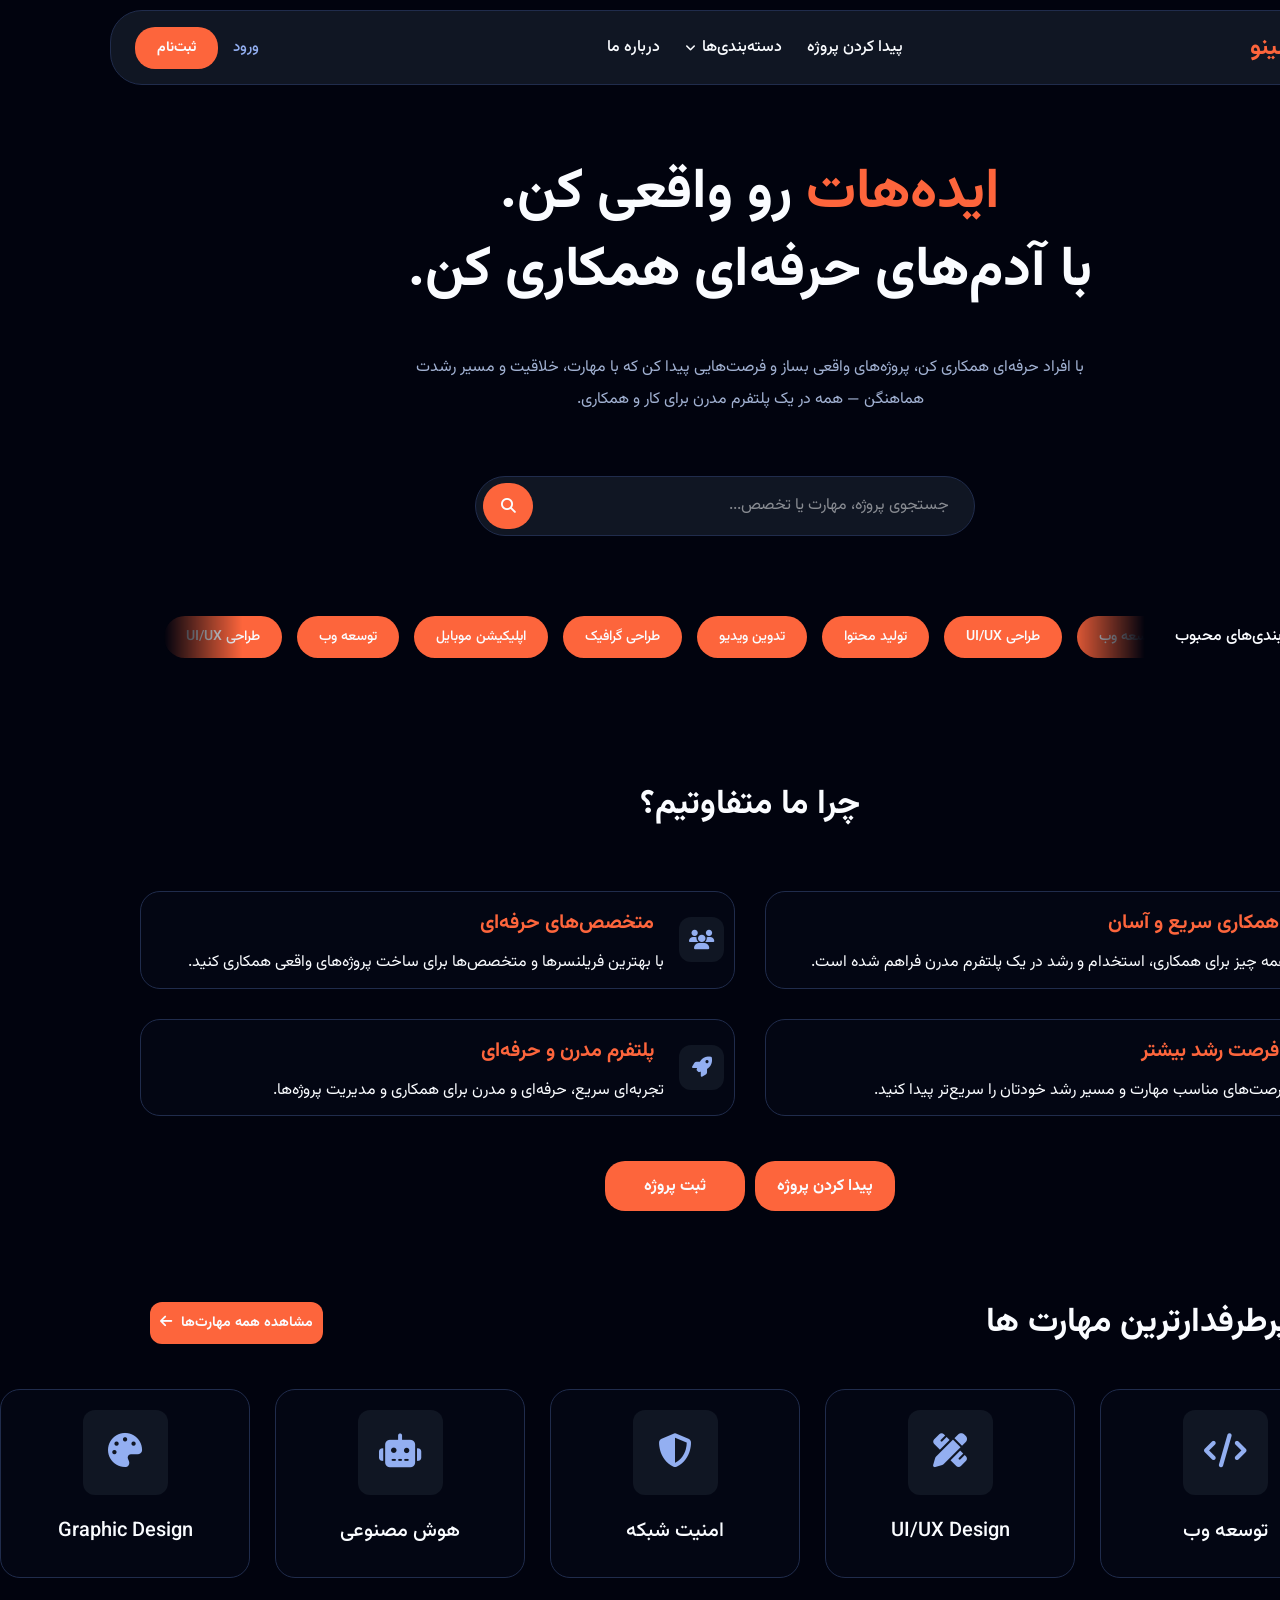
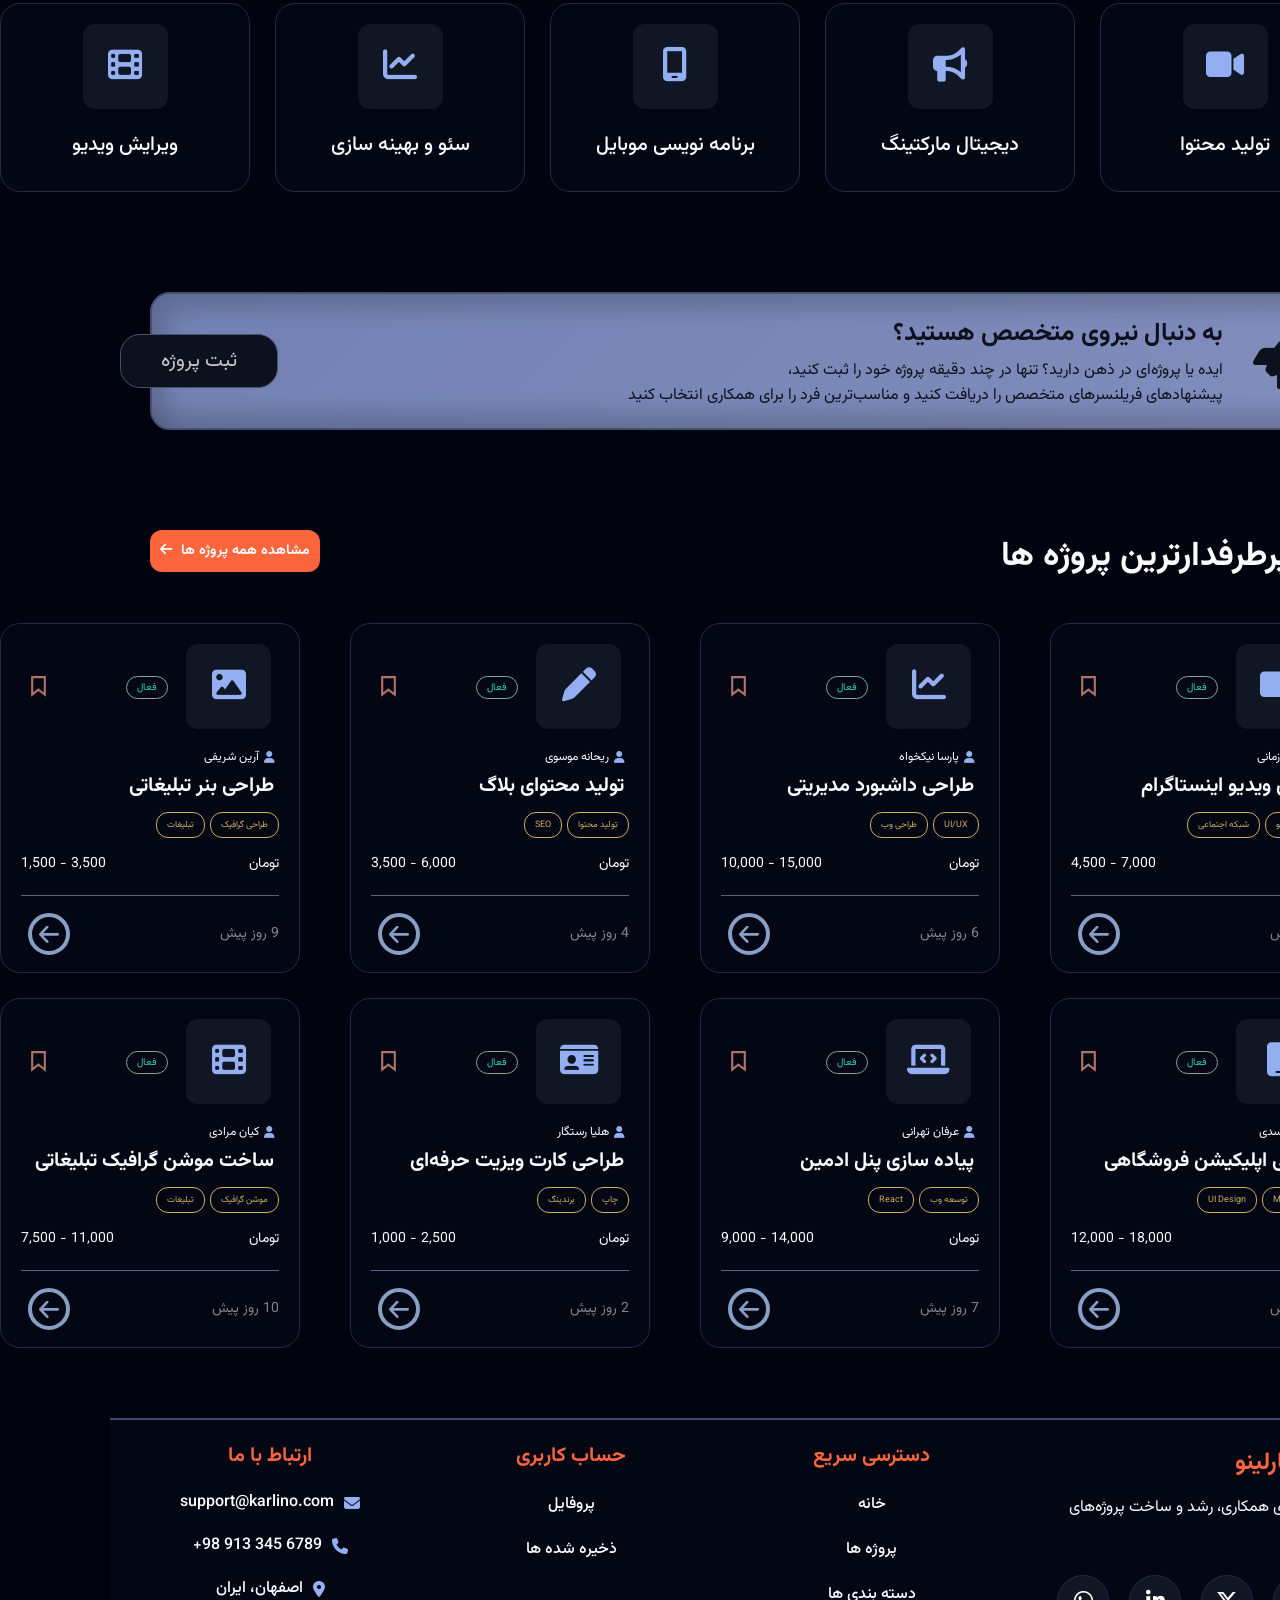
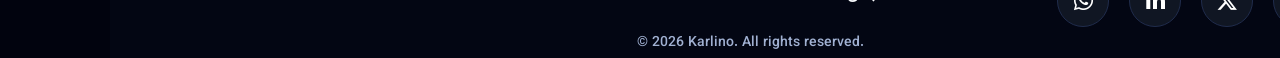
==== commit 034db7db: "fix some small fix (cloud said)" ====
--- a/karlino/Frontend/index.html
+++ b/karlino/Frontend/index.html
@@ -235,72 +235,6 @@
     
     </div>
     <div class="projects-cards" id="projectsContainer">
-        <div class="card-project">
-            <div class="card-top">
-                <div class="icon-project">
-                <span>
-                    <i class="fa-solid fa-palette" id="user"> </i>
-                </span>
-                </div>
-                <label for="checkboxInput" class="bookmark">
-                    <input type="checkbox" id="checkboxInput"/>
-                    <svg
-                            width="15"
-                            viewBox="0 0 50 70"
-                            fill="none"
-                            xmlns="http://www.w3.org/2000/svg"
-                            class="svgIcon"
-                    >
-                        <path
-                                d="M46 62.0085L46 3.88139L3.99609 3.88139L3.99609 62.0085L24.5 45.5L46 62.0085Z"
-                                stroke="black"
-                                stroke-width="7"
-                        ></path>
-                    </svg>
-                </label>
-            </div>
-            <div class="card-content">
-                <h2 class="name-company">
-                    <i class="fa-solid fa-user"></i>
-                    علی خوش اخلاق
-                </h2>
-                <h3>طراحی پوستر</h3>
-                <div class="card-pro-cat">
-                    <p class="categori">طراحی گرافیک</p>
-                    <p class="categori">تولید محتوا</p>
-                
-                </div>
-                
-                <div class="price">
-                    <span>تومان</span>
-                    <span class="number">5,500 - 3,000</span>
-                </div>
-            
-            </div>
-            <div class="card-footer">
-                <span class="daysAgo">8 روز پیش</span>
-                <button class="button">
-                    <div class="button-box">
-<span class="button-elem">
-  <svg viewBox="0 0 46 40" xmlns="http://www.w3.org/2000/svg">
-    <path
-            d="M46 20.038c0-.7-.3-1.5-.8-2.1l-16-17c-1.1-1-3.2-1.4-4.4-.3-1.2 1.1-1.2 3.3 0 4.4l11.3 11.9H3c-1.7 0-3 1.3-3 3s1.3 3 3 3h33.1l-11.3 11.9c-1 1-1.2 3.3 0 4.4 1.2 1.1 3.3.8 4.4-.3l16-17c.5-.5.8-1.1.8-1.9z"
-    ></path>
-  </svg>
-</span>
-                        <span class="button-elem">
-  <svg viewBox="0 0 46 40">
-    <path
-            d="M46 20.038c0-.7-.3-1.5-.8-2.1l-16-17c-1.1-1-3.2-1.4-4.4-.3-1.2 1.1-1.2 3.3 0 4.4l11.3 11.9H3c-1.7 0-3 1.3-3 3s1.3 3 3 3h33.1l-11.3 11.9c-1 1-1.2 3.3 0 4.4 1.2 1.1 3.3.8 4.4-.3l16-17c.5-.5.8-1.1.8-1.9z"
-    ></path>
-  </svg>
-</span>
-                    </div>
-                </button>
-            
-            
-            </div>
-        </div>
     
     
     </div>
--- a/karlino/Frontend/css/main.css
+++ b/karlino/Frontend/css/main.css
@@ -135,7 +135,7 @@
   transition: 0.3s;
 }
 #header-placeholder header .navbar ul li a:hover {
-  color: oklch(76% 0.1 84deg);
+  color: #fd653c;
 }
 #header-placeholder header .navbar ul li a::after {
   content: "";
@@ -144,7 +144,7 @@
   bottom: -6px;
   width: 0;
   height: 2px;
-  background: oklch(76% 0.1 84deg);
+  background: #fd653c;
   transition: 0.3s;
 }
 #header-placeholder header .navbar ul li a:hover::after {
@@ -204,7 +204,7 @@
 }
 #header-placeholder header .navbar ul li .dropdown li a i {
   font-size: 14px;
-  color: #fd653c;
+  color: hsl(222, 77%, 76%);
   width: 18px;
   text-align: center;
 }
@@ -947,7 +947,7 @@
   border-radius: 20px;
   border: 1px solid hsl(223, 41%, 21%);
   width: 250px;
-  height: 250px;
+  height: max-content;
 }
 .Popular-Categories .Categories-cards .card-Categories .icon-cat {
   display: flex;
@@ -975,7 +975,7 @@
   font-size: 20px;
   font-weight: 500;
   margin-top: 20px;
-  margin-bottom: 4px;
+  margin-bottom: 30px;
 }
 .Popular-Categories .Categories-cards .card-Categories .project-stats {
   display: flex;
@@ -1347,31 +1347,16 @@
   padding: 80px 24px 120px;
   overflow: hidden;
   display: flex;
-  flex-direction: column;
-  justify-content: center;
-}
-.hero-project-page .image-project-page {
-  margin-top: 20px;
-  position: absolute;
-  left: -180px;
-  margin-left: 80px;
-  top: -30px;
-  z-index: 1;
-}
-.hero-project-page .image-project-page .hero-img-project {
-  width: 493px;
-  height: 316px;
-  transform: translate(-166.5px, -36px);
-  left: 357px;
-  top: 58px;
-  transition: none;
-  cursor: pointer;
-  position: relative;
-  max-width: 100%;
-  opacity: 0.95;
+  margin-top: 100px;
 }
 .hero-project-page .title-hero-pro {
-  max-width: 700px;
+  display: flex;
+  justify-content: center;
+  align-items: center;
+  flex-direction: column;
+  text-align: center;
+  position: relative;
+  left: -200px;
 }
 .hero-project-page .title-hero-pro h3 {
   position: relative;
@@ -1393,24 +1378,6 @@
   font-size: 16px;
   line-height: 2;
   color: hsl(221, 100%, 99%);
-}
-.hero-project-page .hero-stats {
-  display: flex;
-  flex-direction: row;
-  justify-content: space-around;
-  align-items: center;
-  margin-top: 50px;
-}
-.hero-project-page .hero-stats .stat-box {
-  display: flex;
-  flex-direction: column;
-  justify-content: center;
-  align-items: center;
-  padding: 20px;
-  background-color: hsla(224, 61%, 6%, 0.44);
-  border-radius: 20px;
-  width: 140px;
-  height: 140px;
 }
 
 .project-layout {
@@ -1425,6 +1392,8 @@
   direction: rtl;
 }
 .project-layout .project-main {
+  position: relative;
+  top: -10px;
   display: flex;
   flex-direction: column;
   gap: 25px;
@@ -1436,6 +1405,7 @@
   width: 100%;
   padding: 20px;
   border-radius: 20px;
+  border: 1px solid hsl(223, 41%, 21%);
   background-color: hsla(224, 61%, 6%, 0.44);
   gap: 20px;
 }
@@ -1452,7 +1422,7 @@
 .project-layout .project-main .project-toolbar .search-box .search-icon {
   position: absolute;
   left: 1rem;
-  color: #fd653c;
+  color: hsl(222, 77%, 76%);
   width: 1rem;
   height: 1rem;
   pointer-events: none;
@@ -1465,13 +1435,14 @@
   padding-right: 20px;
   box-shadow: 0 0 0 1.5px #2b2c37, 0 0 25px -17px #000;
   border-radius: 12px;
+  border: 1px solid hsl(223, 41%, 21%);
   background-color: hsl(222, 39%, 10%);
   outline: none;
   color: hsl(221, 100%, 99%);
   transition: all 0.25s cubic-bezier(0.19, 1, 0.22, 1);
   cursor: text;
   z-index: 0;
-  border: 1px solid #fd653c;
+  border: 1px solid hsl(222, 23%, 43%);
 }
 .project-layout .project-main .project-toolbar .search-box input::placeholder {
   padding-right: 5px;
@@ -1495,18 +1466,18 @@
   height: 45px;
   padding: 0 18px;
   border-radius: 12px;
-  border: 1px solid #fd653c;
+  border: 1px solid hsl(222, 23%, 43%);
   background-color: hsl(222, 39%, 10%);
   display: flex;
   align-items: center;
   justify-content: space-between;
-  color: hsl(221, 100%, 99%);
+  color: oklch(76% 0.05 264deg);
   cursor: pointer;
   transition: 0.3s;
   font-size: 14px;
 }
 .project-layout .project-main .project-toolbar .sort-box .selected-option i {
-  color: #fd653c;
+  color: hsl(222, 77%, 76%);
   font-size: 14px;
   transition: 0.3s;
 }
@@ -1539,7 +1510,8 @@
   font-size: 16px;
 }
 .project-layout .project-main .project-toolbar .sort-box .option:hover {
-  background-color: hsl(222, 39%, 10%);
+  padding-right: 5px;
+  background-color: hsla(224, 61%, 6%, 0.44);
   color: #fd653c;
 }
 .project-layout .project-main .project-toolbar .sort-box:active {
@@ -1560,7 +1532,7 @@
   overflow: hidden;
   transition: 0.3s;
   background-color: hsla(224, 61%, 6%, 0.44);
-  border: 1px solid transparent;
+  border: 1px solid hsl(223, 41%, 21%);
   border-radius: 20px;
   cursor: pointer;
   width: 300px;
@@ -1596,7 +1568,7 @@
 .project-layout .project-main .project-grid .projects-cards .card-project .card-top .svgIcon path {
   stroke-dasharray: 200 0;
   stroke-dashoffset: 0;
-  stroke: #fd653c;
+  stroke: hsl(9, 31%, 55%);
   fill: rgba(221, 221, 221, 0);
   transition-delay: 0s;
   transition-duration: 0.5s;
@@ -1606,7 +1578,7 @@
 }
 .project-layout .project-main .project-grid .projects-cards .card-project .card-top .bookmark input:checked + .svgIcon path,
 .project-layout .project-main .project-grid .projects-cards .card-project .card-top #checkboxInput:checked ~ .svgIcon path {
-  fill: #fd653c;
+  fill: hsl(9, 31%, 55%);
   animation: bookmark 0.5s linear;
 }
 .project-layout .project-main .project-grid .projects-cards .card-project .card-top #checkboxInput:checked ~ .svgIcon path {
@@ -1621,6 +1593,21 @@
     stroke-dasharray: 200 0;
   }
 }
+.project-layout .project-main .project-grid .projects-cards .card-project .card-top .status-project .active {
+  color: #2DD4A7;
+  position: relative;
+  right: -70px;
+  font-size: 10px;
+  background-color: hsla(224, 61%, 6%, 0.44);
+  border: 1px solid hsl(147, 21%, 58%);
+  width: max-content;
+  height: max-content;
+  padding-right: 10px;
+  padding-left: 10px;
+  padding-bottom: 3px;
+  padding-top: 3px;
+  border-radius: 12px;
+}
 .project-layout .project-main .project-grid .projects-cards .card-project .card-top .icon-project {
   position: relative;
   left: 60px;
@@ -1636,7 +1623,7 @@
   border-radius: 12px;
 }
 .project-layout .project-main .project-grid .projects-cards .card-project .card-top .icon-project i {
-  color: #fd653c;
+  color: hsl(222, 77%, 76%);
   font-size: 34px;
   font-weight: 700;
 }
@@ -1659,9 +1646,10 @@
 }
 .project-layout .project-main .project-grid .projects-cards .card-project .card-content .owner i {
   font-size: 12px;
-  color: #fd653c;
+  color: hsl(222, 77%, 76%);
 }
 .project-layout .project-main .project-grid .projects-cards .card-project .card-content h3 {
+  margin-right: 5px;
   font-size: 20px;
   font-weight: 700;
 }
@@ -1673,9 +1661,9 @@
 .project-layout .project-main .project-grid .projects-cards .card-project .card-content .card-pro-cat p {
   margin-top: 10px;
   margin-bottom: 5px;
-  background-color: #fd653c;
+  border: 1.5px solid oklch(76% 0.1 84deg);
   font-size: 9px;
-  color: hsl(221, 100%, 99%);
+  color: oklch(76% 0.1 84deg);
   border-radius: 12px;
   padding: 5px 10px;
   white-space: nowrap;
@@ -1689,6 +1677,11 @@
 .project-layout .project-main .project-grid .projects-cards .card-project .card-content .price .number,
 .project-layout .project-main .project-grid .projects-cards .card-project .card-content .price span {
   font-size: 14px;
+  color: hsl(221, 100%, 99%);
+}
+.project-layout .project-main .project-grid .projects-cards .card-project .card-content {
+  padding-bottom: 20px;
+  border-bottom: 1px solid hsl(222, 23%, 43%);
 }
 .project-layout .project-main .project-grid .projects-cards .card-project .card-footer {
   display: flex;
@@ -1699,7 +1692,7 @@
 }
 .project-layout .project-main .project-grid .projects-cards .card-project .card-footer .daysAgo {
   font-size: 14px;
-  color: oklch(76% 0.05 264deg);
+  color: rgba(255, 255, 255, 0.51);
 }
 .project-layout .project-main .project-grid .projects-cards .card-project .card-footer .button {
   display: block;
@@ -1720,11 +1713,11 @@
   inset: 7px;
 }
 .project-layout .project-main .project-grid .projects-cards .card-project .card-footer .button:before {
-  border: 4px solid #fd653c;
+  border: 4px solid hsl(217, 34%, 65%);
   transition: opacity 0.4s cubic-bezier(0.77, 0, 0.175, 1) 80ms, transform 0.5s cubic-bezier(0.455, 0.03, 0.515, 0.955) 80ms;
 }
 .project-layout .project-main .project-grid .projects-cards .card-project .card-footer .button:after {
-  border: 4px solid #fd653c;
+  border: 4px solid hsl(217, 34%, 65%);
   transform: scale(1.3);
   transition: opacity 0.4s cubic-bezier(0.165, 0.84, 0.44, 1), transform 0.5s cubic-bezier(0.25, 0.46, 0.45, 0.94);
   opacity: 0;
@@ -1751,7 +1744,7 @@
   height: 20px;
   margin: 17px 18px 0 18px;
   transform: rotate(180deg);
-  fill: #fd653c;
+  fill: hsl(217, 34%, 65%);
 }
 .project-layout .project-sidebar {
   direction: rtl;
@@ -1759,9 +1752,12 @@
   padding: 25px;
   border-radius: 20px;
   background-color: hsla(224, 61%, 6%, 0.44);
+  border: 1px solid hsl(223, 41%, 21%);
   display: flex;
   flex-direction: column;
   gap: 20px;
+  position: relative;
+  top: -10px;
 }
 .project-layout .project-sidebar .sidebar-title {
   font-size: 20px;
@@ -1774,10 +1770,11 @@
   display: flex;
   flex-direction: column;
   gap: 18px;
+  border: 1px solid hsl(222, 23%, 43%);
 }
 .project-layout .project-sidebar .filter-box h3 {
   font-size: 16px;
-  color: #fd653c;
+  color: oklch(76% 0.1 84deg);
   font-weight: 700;
 }
 .project-layout .project-sidebar .items-container {
@@ -1794,7 +1791,7 @@
   width: 6px;
 }
 .project-layout .project-sidebar .scrollable::-webkit-scrollbar-thumb {
-  background-color: #fd653c;
+  background-color: oklch(76% 0.1 84deg);
   border-radius: 20px;
 }
 .project-layout .project-sidebar .scrollable::-webkit-scrollbar-track {
@@ -1822,17 +1819,17 @@
 }
 .project-layout .project-sidebar .check i {
   font-size: 11px;
-  color: #fd653c;
+  color: hsl(222, 77%, 76%);
   opacity: 0;
   transform: scale(0.5);
   transition: 0.2s;
 }
 .project-layout .project-sidebar .check:hover {
-  border-color: #fd653c;
+  border-color: hsl(222, 77%, 76%);
 }
 .project-layout .project-sidebar input:checked + .check {
-  border-color: #fd653c;
-  background-color: rgba(255, 119, 64, 0.08);
+  border-color: hsl(222, 77%, 76%);
+  background-color: hsla(222, 23%, 43%, 0.3);
 }
 .project-layout .project-sidebar input:checked + .check i {
   opacity: 1;
@@ -1915,17 +1912,17 @@
 }
 .project-pagination .page-btn:hover {
   background-color: hsl(222, 39%, 10%);
-  border-color: #fd653c;
-  color: #fd653c;
+  border-color: hsl(222, 23%, 43%);
+  color: hsl(222, 77%, 76%);
   transform: translateY(-2px);
 }
 .project-pagination .page-btn:active {
   transform: scale(0.95);
 }
 .project-pagination .page-btn.active {
-  background-color: #fd653c;
+  background-color: hsl(222, 77%, 76%);
   color: white;
-  border-color: #fd653c;
+  border-color: hsl(222, 77%, 76%);
   box-shadow: 0 0 20px rgba(255, 119, 64, 0.25);
 }
 .project-pagination .arrow-btn {
@@ -1953,46 +1950,28 @@
   flex-direction: column;
   justify-content: center;
 }
-.hero-cat .image {
-  margin-top: 20px;
-  position: absolute;
-  left: -180px;
-  margin-left: 80px;
-  top: -30px;
-  z-index: 1;
-}
-.hero-cat .image .hero-img {
-  width: 550px;
-  height: 350px;
-  transform: translate(-111px, 0px);
-  left: 297px;
-  top: 90px;
-  transition: none;
-  cursor: move;
-  position: relative;
-  max-width: 100%;
-  opacity: 0.95;
-}
-.hero-cat .title-hero {
-  max-width: 700px;
-}
 .hero-cat .title-hero h3 {
+  text-align: center;
   font-size: 56px;
   font-weight: 700;
   line-height: 1.4;
 }
 .hero-cat .title-hero h3 span {
+  text-align: center;
   color: #fd653c;
 }
 .hero-cat .title-hero p {
+  display: flex;
+  align-items: center;
+  justify-content: center;
+  text-align: center;
   margin-top: 40px;
   position: relative;
   z-index: 2;
   top: -30px;
-  max-width: 700px;
   font-size: 16px;
   line-height: 2;
-  color: hsl(221, 100%, 99%);
+  color: oklch(76% 0.05 264deg);
 }
 .hero-cat .trending-categories {
   position: relative;
@@ -2000,7 +1979,7 @@
   display: flex;
   align-items: center;
   gap: 30px;
-  margin-top: 155px;
+  margin-top: 40px;
   overflow: visible;
 }
 .hero-cat .trending-categories .trend-text {
@@ -2056,6 +2035,184 @@
   to {
     transform: translateX(-33.333%);
   }
+}
+
+.Categories {
+  position: relative;
+  top: -40px;
+  padding: 0 40px;
+}
+.Categories .title {
+  display: flex;
+  flex-direction: row;
+  justify-content: space-between;
+  align-items: center;
+  margin-top: 50px;
+}
+.Categories .title .popular-text {
+  display: flex;
+  flex-direction: row;
+  align-items: center;
+  color: hsl(221, 100%, 99%);
+  font-size: 34px;
+  font-weight: 700;
+  margin-right: 10px;
+}
+.Categories .title .popular-text .ping {
+  --uib-size: 50px;
+  --uib-speed: 1s;
+  --uib-color: $forth-color;
+  position: relative;
+  width: var(--uib-size);
+  height: var(--uib-size);
+}
+.Categories .title .popular-text .ping::before, .Categories .title .popular-text .ping::after {
+  content: "";
+  position: absolute;
+  inset: 0;
+  border-radius: 50%;
+  background-color: oklch(76% 0.1 84deg);
+  animation: pulse7132 var(--uib-speed) linear infinite;
+  transform: scale(0);
+  opacity: 0;
+}
+.Categories .title .popular-text .ping::after {
+  animation-delay: calc(var(--uib-speed) / -2);
+}
+.Categories .title .more-categories {
+  color: hsl(221, 100%, 99%);
+  font-size: 14px;
+  font-weight: 700;
+  cursor: pointer;
+  background-color: #fd653c;
+  border-radius: 12px;
+  border: none;
+  width: max-content;
+  height: max-content;
+  padding: 10px;
+}
+.Categories .title .more-categories i {
+  color: hsl(221, 100%, 99%);
+  font-size: 14px;
+  font-weight: 700;
+  margin-right: 5px;
+}
+.Categories .Categories-cards {
+  margin-top: 40px;
+  justify-items: center;
+  display: grid;
+  grid-template-columns: repeat(5, 1fr);
+  gap: 25px;
+}
+.Categories .Categories-cards .card-Categories {
+  transition: 0.3s;
+  background-color: hsla(224, 61%, 6%, 0.44);
+  border-radius: 20px;
+  border: 1px solid hsl(223, 41%, 21%);
+  width: 250px;
+  height: max-content;
+}
+.Categories .Categories-cards .card-Categories .icon-cat {
+  display: flex;
+  flex-direction: column;
+  justify-content: center;
+  align-items: center;
+  margin: 20px auto;
+  width: 85px;
+  height: 85px;
+  background-color: hsl(222, 39%, 10%);
+  border: none;
+  border-radius: 12px;
+}
+.Categories .Categories-cards .card-Categories .icon-cat i {
+  color: hsl(222, 77%, 76%);
+  font-size: 34px;
+  font-weight: 700;
+}
+.Categories .Categories-cards .card-Categories .name-cat p {
+  display: flex;
+  flex-direction: column;
+  justify-content: center;
+  align-items: center;
+  color: hsl(221, 100%, 99%);
+  font-size: 20px;
+  font-weight: 500;
+  margin-top: 20px;
+  margin-bottom: 30px;
+}
+.Categories .Categories-cards .card-Categories .project-stats {
+  display: flex;
+  flex-direction: column;
+  justify-content: center;
+  align-items: center;
+  gap: 5px;
+}
+.Categories .Categories-cards .card-Categories .project-stats .count {
+  color: hsl(221, 100%, 99%);
+  font-size: 18px;
+  font-weight: 400;
+}
+.Categories .Categories-cards .card-Categories .project-stats .lable {
+  color: oklch(76% 0.05 264deg);
+  font-size: 14px;
+  font-weight: 400;
+}
+.Categories .Categories-cards .card-Categories:hover {
+  border: 1px solid #fd653c;
+  transform: translateY(-5px);
+}
+
+.category-pagination {
+  margin-top: 40px;
+  display: flex;
+  align-items: center;
+  justify-content: center;
+  gap: 12px;
+}
+.category-pagination .page-btn {
+  width: 45px;
+  height: 45px;
+  border: 1px solid transparent;
+  border-radius: 14px;
+  background-color: hsla(224, 61%, 6%, 0.44);
+  color: hsl(221, 100%, 99%);
+  font-size: 14px;
+  font-weight: 500;
+  cursor: pointer;
+  transition: 0.3s;
+  display: flex;
+  align-items: center;
+  justify-content: center;
+}
+.category-pagination .page-btn:hover {
+  background-color: hsl(222, 39%, 10%);
+  border-color: hsl(222, 23%, 43%);
+  color: hsl(222, 77%, 76%);
+  transform: translateY(-2px);
+}
+.category-pagination .page-btn:active {
+  transform: scale(0.95);
+}
+.category-pagination .page-btn.active {
+  background-color: hsl(222, 77%, 76%);
+  color: white;
+  border-color: hsl(222, 77%, 76%);
+  box-shadow: 0 0 20px rgba(255, 119, 64, 0.25);
+}
+.category-pagination .arrow-btn {
+  background-color: transparent;
+  border: none;
+  color: oklch(76% 0.05 264deg);
+}
+.category-pagination .arrow-btn:hover {
+  background-color: transparent;
+  border-color: transparent;
+  color: #fd653c;
+}
+.category-pagination .dots {
+  color: oklch(76% 0.05 264deg);
+  font-size: 16px;
+  letter-spacing: 2px;
 }
 
 .card-login {
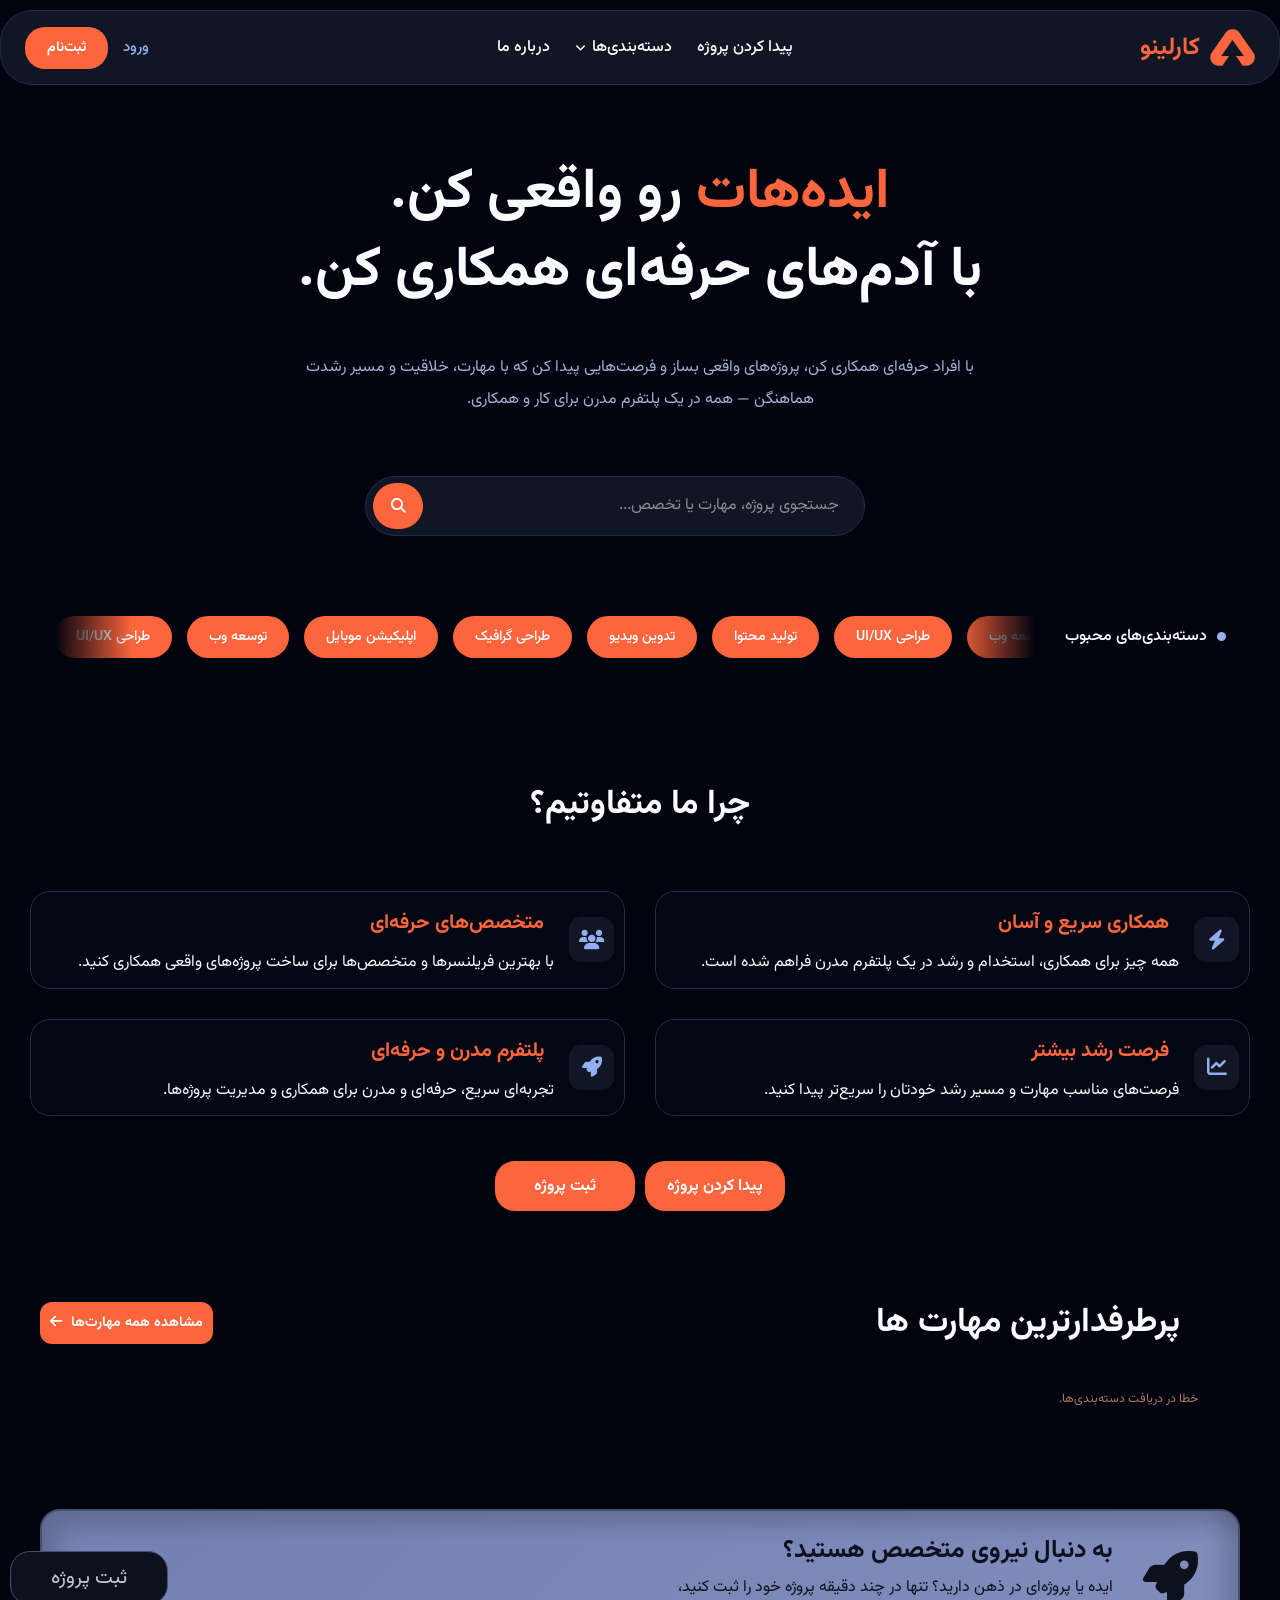
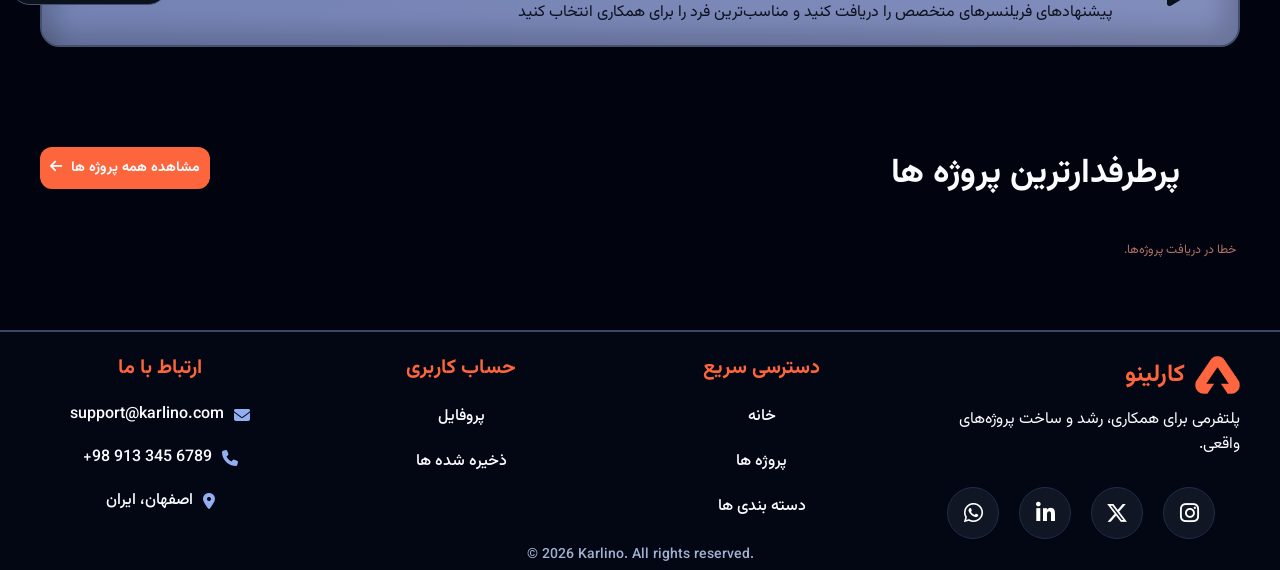
==== commit 2658e0dd: "update home js" ====
--- a/karlino/Frontend/index.html
+++ b/karlino/Frontend/index.html
@@ -248,6 +248,7 @@
 <script src="js/api.js"></script>
 
 <script src="js/layout.js"></script>
+<script src="js/pages/Favorites.js"></script>
 <script src="js/pages/home.js"></script>
 
 
--- a/karlino/Frontend/css/main.css
+++ b/karlino/Frontend/css/main.css
@@ -52,6 +52,15 @@
 
 img {
   max-width: 100%;
+  display: block;
+}
+
+.field-error {
+  color: hsl(9, 31%, 55%);
+  font-size: 0.78em;
+  margin-right: 4px;
+}
+.field-error.show {
   display: block;
 }
 
@@ -2226,8 +2235,8 @@
   display: flex;
   flex-direction: column;
   gap: 10px;
-  height: max-content;
-  width: max-content;
+  max-height: 700px;
+  max-width: 500px;
   padding: 20px;
   border-radius: 20px;
   position: relative;
@@ -2384,8 +2393,8 @@
   display: flex;
   flex-direction: column;
   gap: 10px;
-  height: max-content;
-  width: max-content;
+  max-height: 700px;
+  max-width: 500px;
   padding: 20px;
   border-radius: 20px;
   position: relative;
@@ -2489,7 +2498,6 @@
   display: flex;
   flex-direction: column;
   gap: 12px;
-  margin-top: 15px;
 }
 .card-reg .form .gender .title {
   margin-right: 10px;
@@ -2574,8 +2582,8 @@
   display: flex;
   flex-direction: column;
   gap: 10px;
-  height: max-content;
-  width: max-content;
+  max-height: 700px;
+  max-width: 500px;
   padding: 20px;
   border-radius: 20px;
   position: relative;
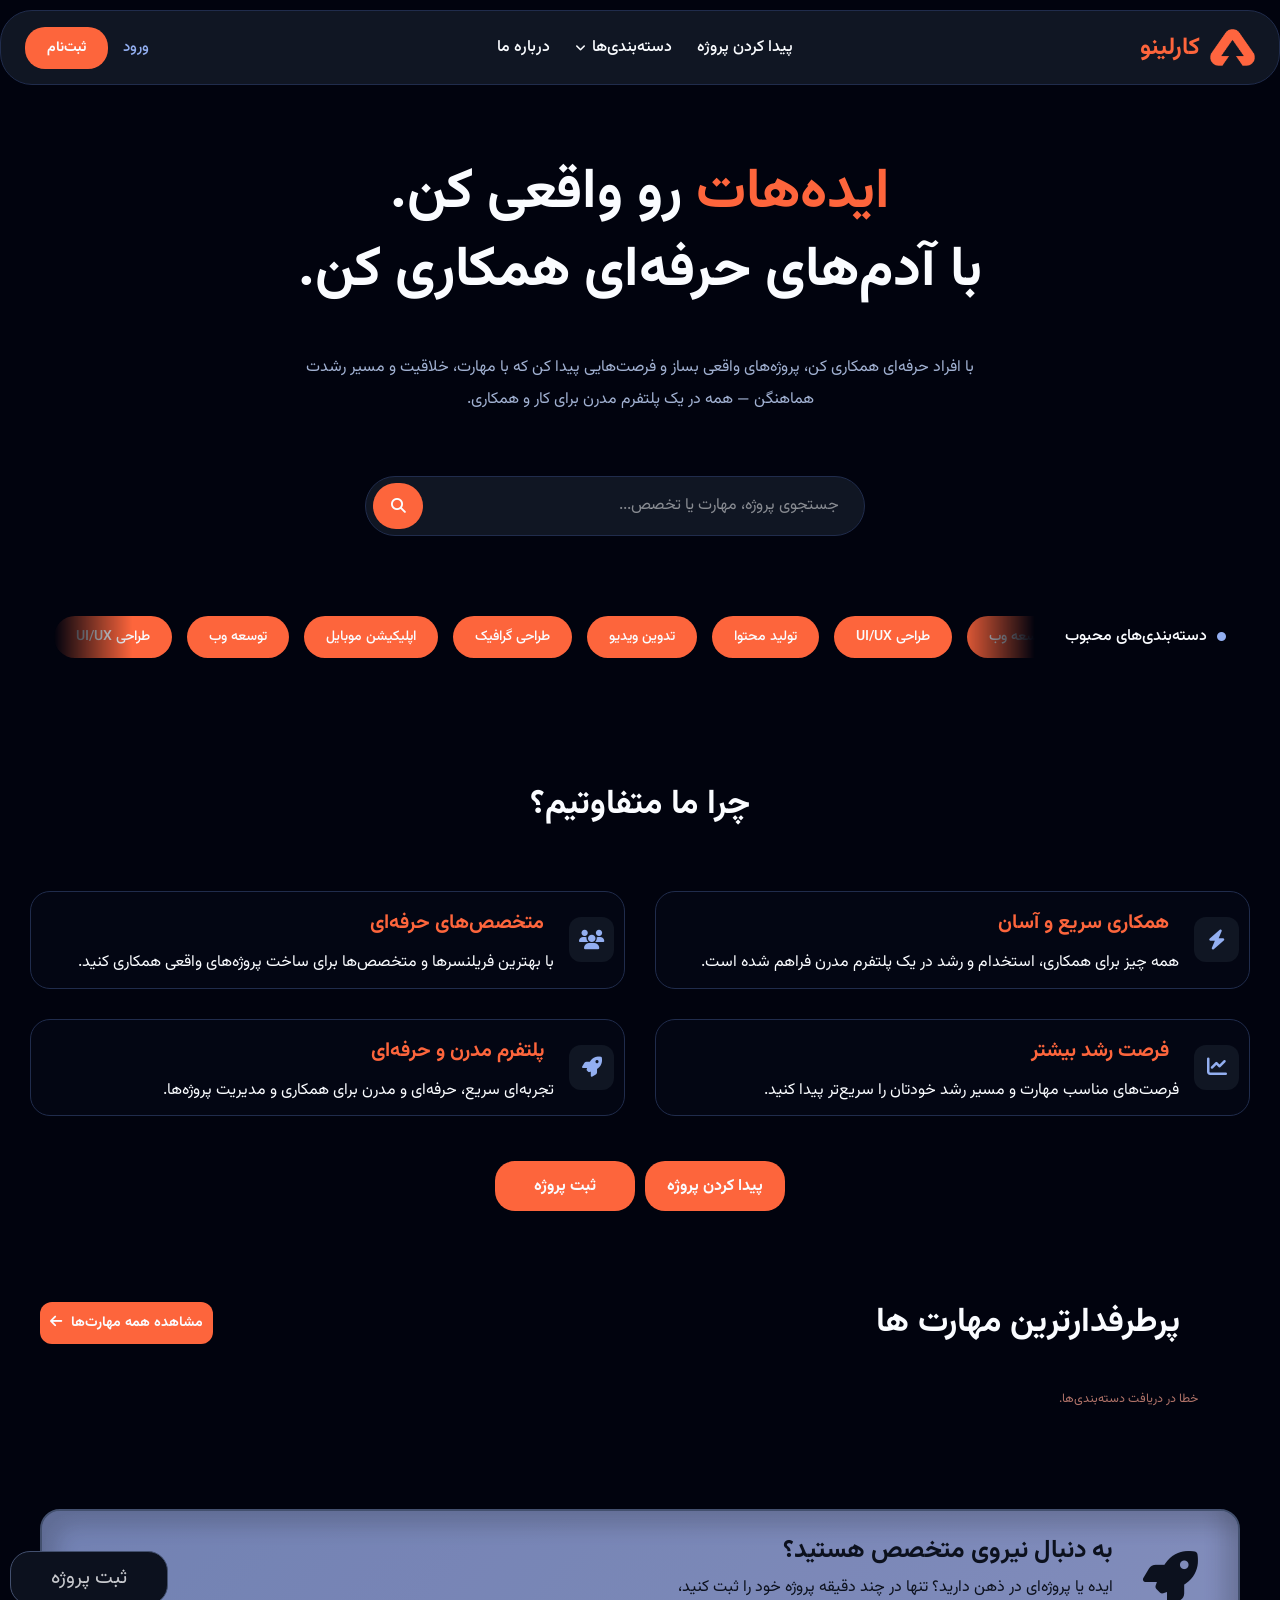
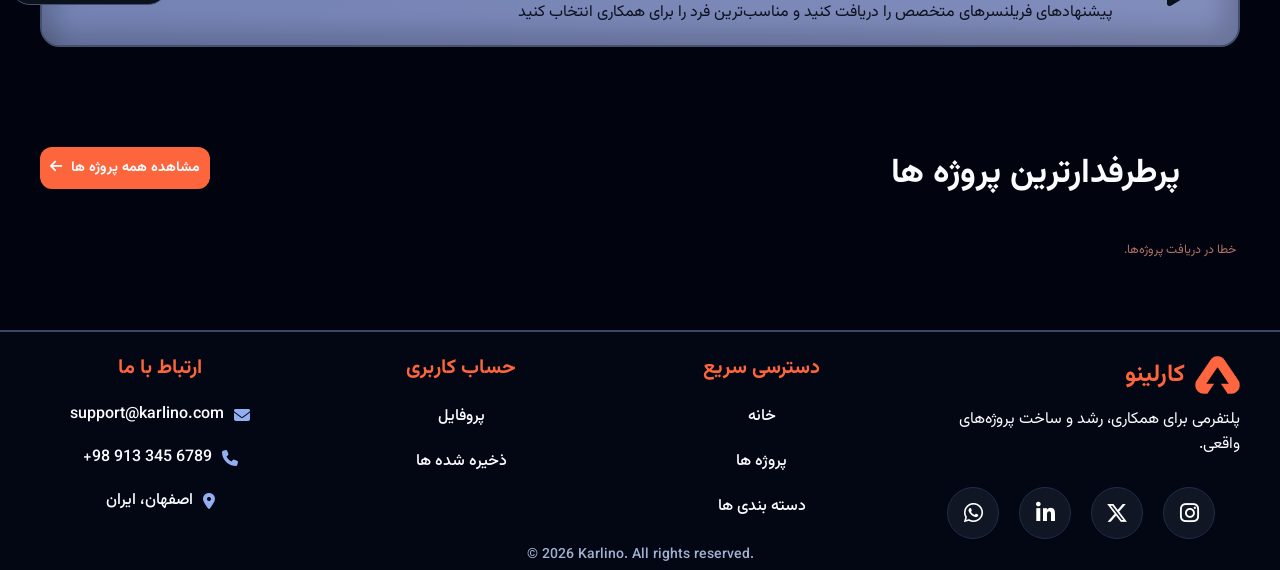
==== commit afd377da: "Merge remote-tracking branch 'origin/Frontend' into develop" ====
--- a/karlino/Frontend/index.html
+++ b/karlino/Frontend/index.html
@@ -7,6 +7,8 @@
     <title>سایت فریلنسری</title>
     <link rel="stylesheet" href="css/main.css">
     <link rel="stylesheet" href="https://cdnjs.cloudflare.com/ajax/libs/font-awesome/6.5.1/css/all.min.css">
+    <meta name="viewport" content="width=device-width, initial-scale=1">
+    <link rel="icon" type="image/png" href="assets/images/logo.png">
 </head>
 
 <body>
@@ -35,12 +37,14 @@
             
             <input
                     type="search"
+                    id="indexSearch"
+                    type="search"
                     class="search"
                     name="search"
                     placeholder="جستجوی پروژه، مهارت یا تخصص..."
             >
             
-            <button class="find-talent">
+            <button class="find-talent" type="button">
                 <i class="fa-solid fa-magnifying-glass"></i>
             </button>
         
--- a/karlino/Frontend/css/main.css
+++ b/karlino/Frontend/css/main.css
@@ -15,6 +15,7 @@
   box-sizing: border-box;
   color: hsl(221, 100%, 99%);
   font-family: Vazirmatn;
+  color: hsl(221, 100%, 99%);
 }
 
 body {
@@ -957,6 +958,7 @@
   border: 1px solid hsl(223, 41%, 21%);
   width: 250px;
   height: max-content;
+  grid-template-columns: repeat(5, 1fr);
 }
 .Popular-Categories .Categories-cards .card-Categories .icon-cat {
   display: flex;
@@ -1127,7 +1129,7 @@
   margin-top: 40px;
   display: grid;
   grid-template-columns: repeat(4, 1fr);
-  column-gap: 50px;
+  column-gap: 25px;
   row-gap: 25px;
   padding-bottom: 20px;
 }
@@ -1138,8 +1140,8 @@
   border: 1px solid hsl(223, 41%, 21%);
   border-radius: 20px;
   cursor: pointer;
-  width: 300px;
-  height: max-content;
+  width: 320px;
+  max-height: 375px;
 }
 .popular-projects .projects-cards .card-project:hover {
   border: 1px solid #fd653c;
@@ -1155,37 +1157,28 @@
   justify-content: space-between;
   align-items: center;
 }
-.popular-projects .projects-cards .card-project .card-top #checkboxInput {
-  display: none;
-}
 .popular-projects .projects-cards .card-project .card-top .bookmark {
-  margin-left: 20px;
-  cursor: pointer;
   width: 35px;
   height: 35px;
   display: flex;
-  align-items: center;
-  justify-content: center;
+  justify-content: center;
+  align-items: center;
+  cursor: pointer;
   border-radius: 10px;
 }
+.popular-projects .projects-cards .card-project .card-top .bookmark input {
+  display: none;
+}
+.popular-projects .projects-cards .card-project .card-top .bookmark input:checked + .svgIcon path {
+  fill: hsl(9, 31%, 55%);
+  animation: bookmark 0.5s linear;
+}
 .popular-projects .projects-cards .card-project .card-top .svgIcon path {
+  stroke: hsl(9, 31%, 55%);
+  fill: transparent;
   stroke-dasharray: 200 0;
   stroke-dashoffset: 0;
-  stroke: hsl(9, 31%, 55%);
-  fill: rgba(221, 221, 221, 0);
-  transition-delay: 0s;
-  transition-duration: 0.5s;
-}
-.popular-projects .projects-cards .card-project .card-top .bookmark input {
-  display: none;
-}
-.popular-projects .projects-cards .card-project .card-top .bookmark input:checked + .svgIcon path,
-.popular-projects .projects-cards .card-project .card-top #checkboxInput:checked ~ .svgIcon path {
-  fill: hsl(9, 31%, 55%);
-  animation: bookmark 0.5s linear;
-}
-.popular-projects .projects-cards .card-project .card-top #checkboxInput:checked ~ .svgIcon path {
-  transition-delay: 0.5s;
+  transition: fill 0.5s, stroke-dasharray 0.5s, stroke-dashoffset 0.5s;
 }
 @keyframes bookmark {
   0% {
@@ -1255,6 +1248,15 @@
   margin-right: 5px;
   font-size: 20px;
   font-weight: 700;
+  line-height: 1.5;
+  min-height: 3em;
+  min-height: 3em;
+  display: flex;
+  align-items: center;
+  display: -webkit-box;
+  -webkit-line-clamp: 2;
+  -webkit-box-orient: vertical;
+  overflow: hidden;
 }
 .popular-projects .projects-cards .card-project .card-content .card-pro-cat {
   display: flex;
@@ -1353,10 +1355,9 @@
 .hero-project-page {
   position: relative;
   margin: 50px 30px 0px 30px;
-  padding: 80px 24px 120px;
+  padding: 80px 24px 40px;
   overflow: hidden;
   display: flex;
-  margin-top: 100px;
 }
 .hero-project-page .title-hero-pro {
   display: flex;
@@ -1387,6 +1388,42 @@
   font-size: 16px;
   line-height: 2;
   color: hsl(221, 100%, 99%);
+}
+
+.title-2 {
+  margin-top: 0;
+  margin-right: 40px;
+  margin-bottom: 50px;
+  margin-left: 40px;
+}
+.title-2 .text {
+  display: flex;
+  align-items: center;
+  gap: 10px;
+  color: hsl(221, 100%, 99%);
+  font-size: 34px;
+  font-weight: 700;
+}
+.title-2 .text .ping {
+  --uib-size: 50px;
+  --uib-speed: 1s;
+  --uib-color: $forth-color;
+  position: relative;
+  width: var(--uib-size);
+  height: var(--uib-size);
+}
+.title-2 .text .ping::before, .title-2 .text .ping::after {
+  content: "";
+  position: absolute;
+  inset: 0;
+  border-radius: 50%;
+  background-color: oklch(76% 0.1 84deg);
+  animation: pulse7132 var(--uib-speed) linear infinite;
+  transform: scale(0);
+  opacity: 0;
+}
+.title-2 .text .ping::after {
+  animation-delay: calc(var(--uib-speed) / -2);
 }
 
 .project-layout {
@@ -1531,9 +1568,10 @@
   gap: 20px;
 }
 .project-layout .project-main .project-grid .projects-cards {
+  margin-top: 15px;
   display: grid;
   grid-template-columns: repeat(3, 1fr);
-  column-gap: 50px;
+  column-gap: 25px;
   row-gap: 25px;
   padding-bottom: 20px;
 }
@@ -1544,8 +1582,8 @@
   border: 1px solid hsl(223, 41%, 21%);
   border-radius: 20px;
   cursor: pointer;
-  width: 300px;
-  height: max-content;
+  width: 320px;
+  max-height: 375px;
 }
 .project-layout .project-main .project-grid .projects-cards .card-project:hover {
   border: 1px solid #fd653c;
@@ -1619,7 +1657,7 @@
 }
 .project-layout .project-main .project-grid .projects-cards .card-project .card-top .icon-project {
   position: relative;
-  left: 60px;
+  left: 30px;
   display: flex;
   flex-direction: column;
   justify-content: center;
@@ -1661,6 +1699,12 @@
   margin-right: 5px;
   font-size: 20px;
   font-weight: 700;
+  line-height: 1.5;
+  min-height: 3em;
+  display: -webkit-box;
+  -webkit-line-clamp: 2;
+  -webkit-box-orient: vertical;
+  overflow: hidden;
 }
 .project-layout .project-main .project-grid .projects-cards .card-project .card-content .card-pro-cat {
   display: flex;
@@ -1950,6 +1994,506 @@
   letter-spacing: 2px;
 }
 
+.container-project {
+  height: max-content;
+  width: 80%;
+  border: 1px solid hsl(223, 41%, 21%);
+  border-radius: 32px;
+  margin: 35px auto;
+}
+.container-project .project-info {
+  display: grid;
+  /* راست | وسط | چپ */
+  grid-template-columns: 160px 2fr auto;
+  grid-template-areas: "avatar details actions";
+  gap: 10px;
+  direction: rtl;
+  padding: 20px;
+  margin: 10px 40px;
+}
+.container-project .project-info .project-avatar {
+  grid-area: avatar;
+  width: 150px;
+  height: 150px;
+  display: flex;
+  justify-content: center;
+  align-items: center;
+  background: hsl(222, 39%, 10%);
+  border-radius: 12px;
+}
+.container-project .project-info .project-avatar i {
+  color: hsl(222, 77%, 76%);
+  font-size: 56px;
+  font-weight: 700;
+}
+.container-project .project-info .project-details {
+  grid-area: details;
+  justify-self: start;
+  text-align: right;
+}
+.container-project .project-info .project-details .project-title {
+  font-size: 34px;
+  color: hsl(221, 100%, 99%);
+  margin: 10px 0;
+  font-weight: 500;
+}
+.container-project .project-info .project-details .project-owner {
+  display: flex;
+  flex-direction: column;
+}
+.container-project .project-info .project-details .project-owner .owner-name {
+  font-size: 16px;
+}
+.container-project .project-info .project-details .project-owner .owner-name i {
+  margin-left: 5px;
+  color: hsl(222, 77%, 76%);
+  font-size: 14px;
+}
+.container-project .project-info .project-details .bookmark {
+  width: 35px;
+  height: 35px;
+  display: flex;
+  justify-content: center;
+  align-items: center;
+  cursor: pointer;
+  border-radius: 10px;
+}
+.container-project .project-info .project-details .bookmark input {
+  display: none;
+}
+.container-project .project-info .project-details .bookmark input:checked + .svgIcon path {
+  fill: hsl(9, 31%, 55%);
+  animation: bookmark 0.5s linear;
+}
+.container-project .project-info .project-details .svgIcon path {
+  stroke: hsl(9, 31%, 55%);
+  fill: transparent;
+  stroke-dasharray: 200 0;
+  stroke-dashoffset: 0;
+  transition: fill 0.5s, stroke-dasharray 0.5s, stroke-dashoffset 0.5s;
+}
+@keyframes bookmark {
+  0% {
+    stroke-dasharray: 0 200;
+    stroke-dashoffset: 80;
+  }
+  100% {
+    stroke-dasharray: 200 0;
+  }
+}
+.container-project .project-info .project-details .project-bookmark {
+  margin-top: 10px;
+  transform: translatex(10px);
+}
+.container-project .project-info .project-actions {
+  grid-area: actions;
+  align-self: center;
+  justify-self: center;
+}
+.container-project .project-info .project-actions button {
+  display: flex;
+  align-items: center;
+  justify-content: center;
+  width: 200px;
+  height: 70px;
+  white-space: nowrap;
+  border: none;
+  border-radius: 20px;
+  background-color: #fd653c;
+  color: hsl(221, 100%, 99%);
+  font-size: 16px;
+  font-weight: 700;
+  padding: 16px;
+  cursor: pointer;
+  transition: all 0.5s;
+}
+.container-project .project-info .project-actions button span {
+  display: inline-block;
+  position: relative;
+  transition: 0.5s;
+}
+.container-project .project-info .project-actions button span::after {
+  content: "»";
+  position: absolute;
+  top: 0;
+  right: -15px;
+  opacity: 0;
+  transition: 0.5s;
+}
+.container-project .project-info .project-actions button:hover span {
+  padding-right: 15px;
+}
+.container-project .project-info .project-actions button:hover span::after {
+  opacity: 1;
+  right: 0;
+}
+.container-project .project-info .project-actions button {
+  margin: 5px;
+}
+.container-project .project-info .project-actions .project-submit-btn {
+  padding: 20px 40px;
+  border-radius: 20px;
+  background-color: #fd653c;
+  border: none;
+  font-size: 20px;
+}
+.container-project .project-info .project-actions .daysAgo {
+  align-self: center;
+  justify-self: center;
+  margin-top: 20px;
+  text-align: center;
+  font-size: 14px;
+  color: rgba(255, 255, 255, 0.51);
+}
+.container-project .project-about {
+  font-size: 16px;
+  margin: 20px 60px;
+  line-height: 35px;
+  height: max-content;
+}
+.container-project .project-skills {
+  margin: 20px 40px;
+  display: grid;
+  grid-template-columns: auto 1fr;
+  align-items: start;
+}
+.container-project .project-skills .title-project-skills {
+  display: flex;
+  align-items: center;
+  white-space: nowrap;
+}
+.container-project .project-skills .title-project-skills .ping {
+  --uib-size: 50px;
+  --uib-speed: 1s;
+  --uib-color: $forth-color;
+  position: relative;
+  width: var(--uib-size);
+  height: var(--uib-size);
+}
+.container-project .project-skills .title-project-skills .ping::before, .container-project .project-skills .title-project-skills .ping::after {
+  content: "";
+  position: absolute;
+  inset: 0;
+  border-radius: 50%;
+  background-color: oklch(76% 0.1 84deg);
+  animation: pulse7132 var(--uib-speed) linear infinite;
+  transform: scale(0);
+  opacity: 0;
+}
+.container-project .project-skills .title-project-skills .ping::after {
+  animation-delay: calc(var(--uib-speed) / -2);
+}
+.container-project .project-skills .title-project-skills h3 {
+  font-size: 16px;
+  color: hsl(221, 100%, 99%);
+}
+.container-project .project-skills .card-project-skills {
+  display: flex;
+  flex-wrap: wrap;
+  gap: 5px;
+  margin-right: 20px;
+  height: max-content;
+  align-self: center;
+}
+.container-project .project-skills .card-project-skills p {
+  margin-top: 10px;
+  margin-bottom: 5px;
+  border: 1.5px solid oklch(76% 0.1 84deg);
+  font-size: 11px;
+  color: oklch(76% 0.1 84deg);
+  border-radius: 12px;
+  padding: 5px 10px;
+  white-space: nowrap;
+  width: max-content;
+}
+.container-project .project-box {
+  margin: 20px 40px;
+  display: flex;
+  justify-content: center;
+  align-items: center;
+  gap: 20px;
+}
+.container-project .project-box .box {
+  transition: 0.3s;
+  background-color: hsla(224, 61%, 6%, 0.44);
+  border: 1px solid hsl(223, 41%, 21%);
+  border-radius: 20px;
+  cursor: pointer;
+  display: flex;
+  justify-content: space-evenly;
+  flex-direction: column;
+  align-items: center;
+  padding: 20px;
+  width: 320px;
+  height: 125px;
+}
+.container-project .project-box .box h3 {
+  text-align: center;
+  margin-bottom: 5px;
+  border-bottom: 1px solid hsl(222, 23%, 43%);
+  width: 250px;
+  padding-bottom: 10px;
+  font-size: 20px;
+  font-weight: 500;
+}
+.container-project .project-box .box p {
+  margin: 10px 0;
+  font-size: 16px;
+}
+.container-project .project-categories {
+  margin: 20px 40px;
+  display: grid;
+  grid-template-columns: auto 1fr;
+  align-items: start;
+}
+.container-project .project-categories .title-project-categories {
+  display: flex;
+  align-items: center;
+  white-space: nowrap;
+}
+.container-project .project-categories .title-project-categories .ping {
+  --uib-size: 50px;
+  --uib-speed: 1s;
+  --uib-color: $forth-color;
+  position: relative;
+  width: var(--uib-size);
+  height: var(--uib-size);
+}
+.container-project .project-categories .title-project-categories .ping::before, .container-project .project-categories .title-project-categories .ping::after {
+  content: "";
+  position: absolute;
+  inset: 0;
+  border-radius: 50%;
+  background-color: oklch(76% 0.1 84deg);
+  animation: pulse7132 var(--uib-speed) linear infinite;
+  transform: scale(0);
+  opacity: 0;
+}
+.container-project .project-categories .title-project-categories .ping::after {
+  animation-delay: calc(var(--uib-speed) / -2);
+}
+.container-project .project-categories .title-project-categories h3 {
+  font-size: 16px;
+  color: hsl(221, 100%, 99%);
+}
+.container-project .project-categories .card-project-categories {
+  display: flex;
+  flex-wrap: wrap;
+  gap: 5px;
+  margin-right: 20px;
+  height: max-content;
+  align-self: center;
+}
+.container-project .project-categories .card-project-categories p {
+  margin-top: 10px;
+  margin-bottom: 5px;
+  border: 1.5px solid oklch(76% 0.1 84deg);
+  font-size: 11px;
+  color: oklch(76% 0.1 84deg);
+  border-radius: 12px;
+  padding: 5px 10px;
+  white-space: nowrap;
+  width: max-content;
+}
+
+.apply-modal {
+  display: none;
+  position: fixed;
+  inset: 0;
+  z-index: 1000;
+  justify-content: center;
+  align-items: center;
+}
+.apply-modal.open {
+  display: flex;
+}
+.apply-modal .apply-modal-overlay {
+  position: absolute;
+  inset: 0;
+  background: rgba(0, 0, 0, 0.6);
+  backdrop-filter: blur(4px);
+}
+.apply-modal .apply-modal-card {
+  position: relative;
+  z-index: 1;
+  width: 90%;
+  max-width: 560px;
+  max-height: 90vh;
+  overflow-y: auto;
+  background: hsl(222, 39%, 10%);
+  border: 1px solid hsl(223, 41%, 21%);
+  border-radius: 32px;
+  padding: 28px;
+  animation: applyModalIn 0.25s ease;
+}
+.apply-modal .apply-modal-card .apply-modal-top {
+  display: flex;
+  justify-content: space-between;
+  align-items: center;
+  margin-bottom: 6px;
+}
+.apply-modal .apply-modal-card .apply-modal-top .apply-title {
+  display: flex;
+  justify-content: flex-start;
+  align-items: center;
+  flex-direction: row;
+  gap: 0;
+  flex-wrap: nowrap;
+  gap: 10px;
+  font-size: 20px;
+  font-weight: 700;
+  color: hsl(221, 100%, 99%);
+}
+.apply-modal .apply-modal-card .apply-modal-top .apply-title .ping {
+  --uib-size: 50px;
+  --uib-speed: 1s;
+  --uib-color: $forth-color;
+  position: relative;
+  width: var(--uib-size);
+  height: var(--uib-size);
+}
+.apply-modal .apply-modal-card .apply-modal-top .apply-title .ping::before, .apply-modal .apply-modal-card .apply-modal-top .apply-title .ping::after {
+  content: "";
+  position: absolute;
+  inset: 0;
+  border-radius: 50%;
+  background-color: oklch(76% 0.1 84deg);
+  animation: pulse7132 var(--uib-speed) linear infinite;
+  transform: scale(0);
+  opacity: 0;
+}
+.apply-modal .apply-modal-card .apply-modal-top .apply-title .ping::after {
+  animation-delay: calc(var(--uib-speed) / -2);
+}
+.apply-modal .apply-modal-card .apply-modal-top .apply-title .ping {
+  --uib-size: 22px;
+}
+.apply-modal .apply-modal-card .apply-modal-top .apply-close {
+  display: flex;
+  justify-content: center;
+  align-items: center;
+  flex-direction: row;
+  gap: 0;
+  flex-wrap: nowrap;
+  width: 36px;
+  height: 36px;
+  background: hsl(222, 39%, 10%);
+  border: 1px solid hsla(222, 23%, 43%, 0.3);
+  border-radius: 50%;
+  color: oklch(76% 0.05 264deg);
+  font-size: 16px;
+  cursor: pointer;
+  transition: 0.25s;
+}
+.apply-modal .apply-modal-card .apply-modal-top .apply-close:hover {
+  color: hsl(9, 31%, 55%);
+  border-color: hsl(9, 31%, 55%);
+}
+.apply-modal .apply-modal-card .apply-project-name {
+  font-size: 14px;
+  color: oklch(76% 0.05 264deg);
+  margin-bottom: 16px;
+}
+.apply-modal .apply-modal-card .form {
+  display: flex;
+  flex-direction: column;
+  gap: 12px;
+}
+.apply-modal .apply-modal-card .form label {
+  position: relative;
+  width: 100%;
+}
+.apply-modal .apply-modal-card .form label input[type=number]::-webkit-outer-spin-button,
+.apply-modal .apply-modal-card .form label input[type=number]::-webkit-inner-spin-button {
+  -webkit-appearance: none;
+  margin: 0;
+}
+.apply-modal .apply-modal-card .form label input[type=number] {
+  -moz-appearance: textfield;
+  appearance: textfield;
+}
+.apply-modal .apply-modal-card .form label .input {
+  background-color: hsl(222, 39%, 10%);
+  color: hsl(221, 100%, 99%);
+  width: 100%;
+  padding: 20px 10px 5px 5px;
+  outline: 0;
+  border: 1px solid rgba(105, 105, 105, 0.397);
+  border-radius: 12px;
+  text-align: right;
+  font-size: medium;
+  font-family: Vazirmatn;
+}
+.apply-modal .apply-modal-card .form label .input + span {
+  color: hsl(221, 100%, 99%);
+  position: absolute;
+  right: 10px;
+  top: 0;
+  font-size: 14px;
+  cursor: text;
+  transition: 0.3s ease;
+}
+.apply-modal .apply-modal-card .form label .input:placeholder-shown + span {
+  top: 12.5px;
+  font-size: 14px;
+}
+.apply-modal .apply-modal-card .form label .input:focus + span, .apply-modal .apply-modal-card .form label .input:not(:placeholder-shown) + span {
+  padding-top: 6px;
+  color: #fd653c;
+  top: 0;
+  font-size: 0.7em;
+  font-weight: 700;
+}
+.apply-modal .apply-modal-card .form .apply-textarea {
+  min-height: 130px;
+  resize: vertical;
+}
+.apply-modal .apply-modal-card .form .apply-row {
+  display: grid;
+  grid-template-columns: 1fr 1fr;
+  gap: 10px;
+}
+.apply-modal .apply-modal-card .form .apply-success {
+  color: hsl(147, 21%, 58%);
+  font-size: 14px;
+}
+.apply-modal .apply-modal-card .form .submit {
+  align-self: flex-start;
+  border: none;
+  outline: none;
+  padding: 12px 32px;
+  border-radius: 12px;
+  color: hsl(221, 100%, 99%);
+  font-size: 16px;
+  font-family: Vazirmatn;
+  cursor: pointer;
+  transition: 0.3s ease;
+  background-color: #fd653c;
+}
+.apply-modal .apply-modal-card .form .submit:hover {
+  transform: scale(1.03);
+}
+.apply-modal .apply-modal-card .form .submit:disabled {
+  opacity: 0.6;
+  cursor: not-allowed;
+  transform: none;
+}
+@media (max-width: 480px) {
+  .apply-modal .apply-modal-card .form .apply-row {
+    grid-template-columns: 1fr;
+  }
+}
+
+@keyframes applyModalIn {
+  from {
+    opacity: 0;
+    transform: translateY(16px);
+  }
+  to {
+    opacity: 1;
+    transform: translateY(0);
+  }
+}
 .hero-cat {
   position: relative;
   margin: 0 30px;
@@ -2140,6 +2684,7 @@
 }
 .Categories .Categories-cards .card-Categories .name-cat p {
   display: flex;
+  text-align: center;
   flex-direction: column;
   justify-content: center;
   align-items: center;
@@ -2706,4 +3251,542 @@
   box-shadow: #fd653c 0px 15px 10px -20px;
 }
 
+.dashboard-layout {
+  max-width: 1346px;
+  margin-inline: auto;
+  padding-inline: 24px;
+  display: grid;
+  grid-template-columns: 280px 1fr;
+  gap: 30px;
+  align-items: start;
+  margin-top: 40px;
+  margin-bottom: 60px;
+}
+.dashboard-layout .dashboard-sidebar {
+  position: sticky;
+  top: 100px;
+  background: hsl(222, 39%, 10%);
+  border: 1px solid hsl(223, 41%, 21%);
+  border-radius: 32px;
+  padding: 20px;
+}
+.dashboard-layout .dashboard-sidebar .sidebar-user {
+  display: flex;
+  justify-content: flex-start;
+  align-items: center;
+  flex-direction: row;
+  gap: 0;
+  flex-wrap: nowrap;
+  gap: 12px;
+  padding-bottom: 16px;
+  margin-bottom: 16px;
+  border-bottom: 1px solid hsl(223, 41%, 21%);
+}
+.dashboard-layout .dashboard-sidebar .sidebar-user .avatar {
+  display: flex;
+  justify-content: center;
+  align-items: center;
+  flex-direction: row;
+  gap: 0;
+  flex-wrap: nowrap;
+  width: 48px;
+  height: 48px;
+  flex-shrink: 0;
+  background: hsl(222, 39%, 10%);
+  border: 1px solid hsla(222, 23%, 43%, 0.3);
+  border-radius: 50%;
+}
+.dashboard-layout .dashboard-sidebar .sidebar-user .avatar i {
+  color: #fd653c;
+  font-size: 18px;
+}
+.dashboard-layout .dashboard-sidebar .sidebar-user .user-info {
+  min-width: 0;
+}
+.dashboard-layout .dashboard-sidebar .sidebar-user .user-info .user-name {
+  font-size: 16px;
+  font-weight: 700;
+  color: hsl(221, 100%, 99%);
+}
+.dashboard-layout .dashboard-sidebar .sidebar-user .user-info .user-email {
+  font-size: 12px;
+  color: oklch(76% 0.05 264deg);
+  direction: ltr;
+  text-align: right;
+  overflow: hidden;
+  text-overflow: ellipsis;
+  white-space: nowrap;
+}
+.dashboard-layout .dashboard-sidebar .sidebar-nav {
+  display: flex;
+  flex-direction: column;
+  gap: 4px;
+}
+.dashboard-layout .dashboard-sidebar .sidebar-nav .nav-item {
+  display: flex;
+  justify-content: flex-start;
+  align-items: center;
+  flex-direction: row;
+  gap: 0;
+  flex-wrap: nowrap;
+  gap: 10px;
+  width: 100%;
+  padding: 12px 14px;
+  background: transparent;
+  border: none;
+  border-radius: 12px;
+  color: oklch(76% 0.05 264deg);
+  font-size: 14px;
+  font-weight: 500;
+  font-family: Vazirmatn;
+  cursor: pointer;
+  transition: 0.25s;
+}
+.dashboard-layout .dashboard-sidebar .sidebar-nav .nav-item i {
+  width: 18px;
+  text-align: center;
+  font-size: 14px;
+  color: oklch(76% 0.05 264deg);
+  transition: 0.25s;
+}
+.dashboard-layout .dashboard-sidebar .sidebar-nav .nav-item:hover {
+  background: hsl(222, 39%, 10%);
+  color: hsl(221, 100%, 99%);
+}
+.dashboard-layout .dashboard-sidebar .sidebar-nav .nav-item.active {
+  background: hsl(222, 39%, 10%);
+  color: #fd653c;
+  border-right: 3px solid #fd653c;
+}
+.dashboard-layout .dashboard-sidebar .sidebar-nav .nav-item.active i {
+  color: #fd653c;
+}
+.dashboard-layout .dashboard-content {
+  min-width: 0;
+}
+.dashboard-layout .dashboard-content .dashboard-section.hidden {
+  display: none;
+}
+.dashboard-layout .dashboard-content .dashboard-section .section-title {
+  display: flex;
+  justify-content: flex-start;
+  align-items: center;
+  flex-direction: row;
+  gap: 0;
+  flex-wrap: nowrap;
+  gap: 10px;
+  font-size: 20px;
+  font-weight: 700;
+  color: hsl(221, 100%, 99%);
+  margin-bottom: 24px;
+}
+.dashboard-layout .dashboard-content .dashboard-section .section-title .ping {
+  --uib-size: 50px;
+  --uib-speed: 1s;
+  --uib-color: $forth-color;
+  position: relative;
+  width: var(--uib-size);
+  height: var(--uib-size);
+}
+.dashboard-layout .dashboard-content .dashboard-section .section-title .ping::before, .dashboard-layout .dashboard-content .dashboard-section .section-title .ping::after {
+  content: "";
+  position: absolute;
+  inset: 0;
+  border-radius: 50%;
+  background-color: oklch(76% 0.1 84deg);
+  animation: pulse7132 var(--uib-speed) linear infinite;
+  transform: scale(0);
+  opacity: 0;
+}
+.dashboard-layout .dashboard-content .dashboard-section .section-title .ping::after {
+  animation-delay: calc(var(--uib-speed) / -2);
+}
+.dashboard-layout .dashboard-content .dashboard-section .section-title .ping {
+  --uib-size: 22px;
+}
+.dashboard-layout .dashboard-content .dashboard-section .section-title.security-title {
+  margin-top: 40px;
+}
+.dashboard-layout .dashboard-content .dashboard-section .section-title .verify-badge {
+  display: flex;
+  justify-content: center;
+  align-items: center;
+  flex-direction: row;
+  gap: 0;
+  flex-wrap: nowrap;
+  gap: 6px;
+  padding: 4px 12px;
+  background: hsl(222, 39%, 10%);
+  border: 1px solid hsl(147, 21%, 58%);
+  border-radius: 20px;
+  font-size: 12px;
+  color: hsl(147, 21%, 58%);
+}
+.dashboard-layout .dashboard-content .dashboard-section .section-title .verify-badge i {
+  color: hsl(147, 21%, 58%);
+}
+.dashboard-layout .dashboard-content .dashboard-section .section-title .verify-badge.hidden {
+  display: none;
+}
+.dashboard-layout .dashboard-content .loading-text,
+.dashboard-layout .dashboard-content .empty-text {
+  color: oklch(76% 0.05 264deg);
+  font-size: 14px;
+}
+.dashboard-layout .dashboard-content .stat-cards {
+  display: grid;
+  grid-template-columns: repeat(3, 1fr);
+  gap: 20px;
+}
+.dashboard-layout .dashboard-content .stat-cards .stat-card {
+  background: hsla(224, 61%, 6%, 0.44);
+  border: 1px solid hsla(222, 23%, 43%, 0.3);
+  border-radius: 20px;
+  padding: 20px;
+  transition: 0.25s;
+}
+.dashboard-layout .dashboard-content .stat-cards .stat-card:hover {
+  transform: translateY(-3px);
+  border-color: #fd653c;
+}
+.dashboard-layout .dashboard-content .stat-cards .stat-card .stat-icon {
+  display: flex;
+  justify-content: center;
+  align-items: center;
+  flex-direction: row;
+  gap: 0;
+  flex-wrap: nowrap;
+  width: 42px;
+  height: 42px;
+  background: hsl(222, 39%, 10%);
+  border-radius: 12px;
+  margin-bottom: 14px;
+}
+.dashboard-layout .dashboard-content .stat-cards .stat-card .stat-icon i {
+  color: #fd653c;
+  font-size: 16px;
+}
+.dashboard-layout .dashboard-content .stat-cards .stat-card .stat-value {
+  font-size: 34px;
+  font-weight: 700;
+  color: hsl(221, 100%, 99%);
+}
+.dashboard-layout .dashboard-content .stat-cards .stat-card .stat-label {
+  font-size: 14px;
+  color: oklch(76% 0.05 264deg);
+  margin-top: 4px;
+}
+.dashboard-layout .dashboard-content .items-list {
+  display: flex;
+  flex-direction: column;
+  gap: 14px;
+}
+.dashboard-layout .dashboard-content .items-list .item-card {
+  background: hsla(224, 61%, 6%, 0.44);
+  border: 1px solid hsla(222, 23%, 43%, 0.3);
+  border-radius: 20px;
+  padding: 18px 20px;
+  transition: 0.25s;
+}
+.dashboard-layout .dashboard-content .items-list .item-card:hover {
+  border-color: hsl(222, 23%, 43%);
+}
+.dashboard-layout .dashboard-content .items-list .item-card .item-top {
+  display: flex;
+  justify-content: space-between;
+  align-items: center;
+  flex-direction: row;
+  gap: 0;
+  flex-wrap: nowrap;
+  gap: 10px;
+  flex-wrap: wrap;
+}
+.dashboard-layout .dashboard-content .items-list .item-card .item-top .item-title {
+  font-size: 16px;
+  font-weight: 700;
+  color: hsl(221, 100%, 99%);
+}
+.dashboard-layout .dashboard-content .items-list .item-card .item-top .item-title a {
+  color: hsl(221, 100%, 99%);
+  transition: 0.25s;
+}
+.dashboard-layout .dashboard-content .items-list .item-card .item-top .item-title a:hover {
+  color: #fd653c;
+}
+.dashboard-layout .dashboard-content .items-list .item-card .item-meta {
+  display: flex;
+  justify-content: flex-start;
+  align-items: center;
+  flex-direction: row;
+  gap: 0;
+  flex-wrap: nowrap;
+  gap: 18px;
+  flex-wrap: wrap;
+  margin-top: 12px;
+}
+.dashboard-layout .dashboard-content .items-list .item-card .item-meta span {
+  display: flex;
+  justify-content: flex-start;
+  align-items: center;
+  flex-direction: row;
+  gap: 0;
+  flex-wrap: nowrap;
+  gap: 6px;
+  font-size: 14px;
+  color: oklch(76% 0.05 264deg);
+}
+.dashboard-layout .dashboard-content .items-list .item-card .item-meta span i {
+  font-size: 12px;
+  color: hsl(222, 77%, 76%);
+}
+.dashboard-layout .dashboard-content .items-list .item-card .item-message {
+  margin-top: 12px;
+  padding: 12px;
+  background: hsl(222, 39%, 10%);
+  border-right: 3px solid #fd653c;
+  border-radius: 12px;
+  font-size: 14px;
+  color: oklch(76% 0.05 264deg);
+  line-height: 1.8;
+}
+.dashboard-layout .dashboard-content .items-list .item-card .item-actions {
+  display: flex;
+  justify-content: flex-end;
+  align-items: center;
+  flex-direction: row;
+  gap: 0;
+  flex-wrap: nowrap;
+  margin-top: 12px;
+}
+.dashboard-layout .dashboard-content .items-list .item-card .item-actions .revoke-btn {
+  padding: 8px 18px;
+  background: transparent;
+  border: 1px solid hsl(9, 31%, 55%);
+  border-radius: 12px;
+  color: hsl(9, 31%, 55%);
+  font-size: 14px;
+  font-family: Vazirmatn;
+  cursor: pointer;
+  transition: 0.25s;
+}
+.dashboard-layout .dashboard-content .items-list .item-card .item-actions .revoke-btn:hover {
+  background: hsl(9, 31%, 55%);
+  color: hsl(221, 100%, 99%);
+}
+.dashboard-layout .dashboard-content .status-badge {
+  padding: 4px 12px;
+  border-radius: 20px;
+  border: 1px solid hsl(222, 30%, 32%);
+  font-size: 12px;
+  font-weight: 500;
+  color: oklch(76% 0.05 264deg);
+  white-space: nowrap;
+}
+.dashboard-layout .dashboard-content .status-badge.success {
+  color: hsl(147, 21%, 58%);
+  border-color: hsl(147, 21%, 58%);
+}
+.dashboard-layout .dashboard-content .status-badge.warning {
+  color: oklch(76% 0.1 84deg);
+  border-color: oklch(76% 0.1 84deg);
+}
+.dashboard-layout .dashboard-content .status-badge.danger {
+  color: hsl(9, 31%, 55%);
+  border-color: hsl(9, 31%, 55%);
+}
+.dashboard-layout .dashboard-content .status-badge.info {
+  color: hsl(217, 34%, 65%);
+  border-color: hsl(217, 34%, 65%);
+}
+.dashboard-layout .dashboard-content .charts-grid {
+  display: grid;
+  grid-template-columns: repeat(2, 1fr);
+  gap: 20px;
+}
+.dashboard-layout .dashboard-content .charts-grid .chart-card {
+  background: hsla(224, 61%, 6%, 0.44);
+  border: 1px solid hsla(222, 23%, 43%, 0.3);
+  border-radius: 20px;
+  padding: 20px;
+}
+.dashboard-layout .dashboard-content .charts-grid .chart-card .chart-title {
+  font-size: 16px;
+  font-weight: 700;
+  color: hsl(221, 100%, 99%);
+  margin-bottom: 18px;
+}
+.dashboard-layout .dashboard-content .charts-grid .chart-card .chart-row {
+  display: flex;
+  justify-content: flex-start;
+  align-items: center;
+  flex-direction: row;
+  gap: 0;
+  flex-wrap: nowrap;
+  gap: 10px;
+  margin-bottom: 12px;
+}
+.dashboard-layout .dashboard-content .charts-grid .chart-card .chart-row .chart-label {
+  width: 90px;
+  flex-shrink: 0;
+  font-size: 12px;
+  color: oklch(76% 0.05 264deg);
+  overflow: hidden;
+  text-overflow: ellipsis;
+  white-space: nowrap;
+}
+.dashboard-layout .dashboard-content .charts-grid .chart-card .chart-row .chart-track {
+  flex: 1;
+  height: 10px;
+  background: hsl(222, 39%, 10%);
+  border-radius: 20px;
+  overflow: hidden;
+}
+.dashboard-layout .dashboard-content .charts-grid .chart-card .chart-row .chart-track .chart-fill {
+  height: 100%;
+  background: #fd653c;
+  border-radius: 20px;
+  transition: width 0.6s ease;
+}
+.dashboard-layout .dashboard-content .charts-grid .chart-card .chart-row .chart-value {
+  width: 40px;
+  flex-shrink: 0;
+  font-size: 12px;
+  font-weight: 700;
+  color: hsl(221, 100%, 99%);
+  text-align: left;
+}
+.dashboard-layout .dashboard-content .dashboard-form {
+  display: flex;
+  flex-direction: column;
+  gap: 10px;
+  max-width: 560px;
+  padding: 24px;
+  background: hsla(224, 61%, 6%, 0.44);
+  border: 1px solid hsl(222, 39%, 10%);
+  border-radius: 20px;
+}
+.dashboard-layout .dashboard-content .dashboard-form .form-row {
+  display: grid;
+  grid-template-columns: 1fr 1fr;
+  gap: 10px;
+}
+.dashboard-layout .dashboard-content .dashboard-form label {
+  position: relative;
+  width: 100%;
+}
+.dashboard-layout .dashboard-content .dashboard-form label .input {
+  background-color: hsl(222, 39%, 10%);
+  color: hsl(221, 100%, 99%);
+  width: 100%;
+  padding: 20px 10px 5px 5px;
+  outline: 0;
+  border: 1px solid rgba(105, 105, 105, 0.397);
+  border-radius: 12px;
+  text-align: right;
+  font-size: medium;
+  font-family: Vazirmatn;
+}
+.dashboard-layout .dashboard-content .dashboard-form label .input:disabled {
+  opacity: 0.6;
+  cursor: not-allowed;
+}
+.dashboard-layout .dashboard-content .dashboard-form label .input + span {
+  color: hsl(221, 100%, 99%);
+  position: absolute;
+  right: 10px;
+  top: 0;
+  font-size: 14px;
+  cursor: text;
+  transition: 0.3s ease;
+}
+.dashboard-layout .dashboard-content .dashboard-form label .input:placeholder-shown + span {
+  top: 12.5px;
+  font-size: 14px;
+}
+.dashboard-layout .dashboard-content .dashboard-form label .input:focus + span, .dashboard-layout .dashboard-content .dashboard-form label .input:not(:placeholder-shown) + span {
+  padding-top: 6px;
+  color: #fd653c;
+  top: 0;
+  font-size: 0.7em;
+  font-weight: 700;
+}
+.dashboard-layout .dashboard-content .dashboard-form label .input + .fixed-span {
+  top: 0;
+  padding-top: 6px;
+  font-size: 0.7em;
+  font-weight: 700;
+  color: #fd653c;
+}
+.dashboard-layout .dashboard-content .dashboard-form label .textarea {
+  min-height: 110px;
+  resize: vertical;
+}
+.dashboard-layout .dashboard-content .dashboard-form label .ltr-input {
+  direction: ltr;
+  text-align: left;
+}
+.dashboard-layout .dashboard-content .dashboard-form .form-success {
+  display: none;
+  color: hsl(147, 21%, 58%);
+  font-size: 0.78em;
+  margin-right: 4px;
+}
+.dashboard-layout .dashboard-content .dashboard-form .form-success.show {
+  display: block;
+}
+.dashboard-layout .dashboard-content .dashboard-form .submit-btn {
+  align-self: flex-start;
+  margin-top: 10px;
+  padding: 12px 32px;
+  background-color: #fd653c;
+  border: none;
+  border-radius: 12px;
+  color: hsl(221, 100%, 99%);
+  font-size: 16px;
+  font-weight: 700;
+  font-family: Vazirmatn;
+  cursor: pointer;
+  transition: 0.3s ease;
+}
+.dashboard-layout .dashboard-content .dashboard-form .submit-btn:hover {
+  transform: scale(1.03);
+  box-shadow: #fd653c 0px 15px 10px -20px;
+}
+.dashboard-layout .dashboard-content .dashboard-form .submit-btn:active {
+  transform: scale(0.95);
+}
+@media (max-width: 992px) {
+  .dashboard-layout {
+    grid-template-columns: 1fr;
+  }
+  .dashboard-layout .dashboard-sidebar {
+    position: static;
+  }
+  .dashboard-layout .dashboard-sidebar .sidebar-nav {
+    flex-direction: row;
+    flex-wrap: wrap;
+  }
+  .dashboard-layout .dashboard-sidebar .sidebar-nav .nav-item {
+    width: auto;
+  }
+  .dashboard-layout .dashboard-sidebar .sidebar-nav .nav-item.active {
+    border-right: none;
+    border-bottom: 2px solid #fd653c;
+  }
+  .dashboard-layout .dashboard-content .stat-cards {
+    grid-template-columns: repeat(2, 1fr);
+  }
+  .dashboard-layout .dashboard-content .charts-grid {
+    grid-template-columns: 1fr;
+  }
+}
+@media (max-width: 480px) {
+  .dashboard-layout .dashboard-content .stat-cards {
+    grid-template-columns: 1fr;
+  }
+  .dashboard-layout .dashboard-content .dashboard-form .form-row {
+    grid-template-columns: 1fr;
+  }
+}
+
 /*# sourceMappingURL=main.css.map */
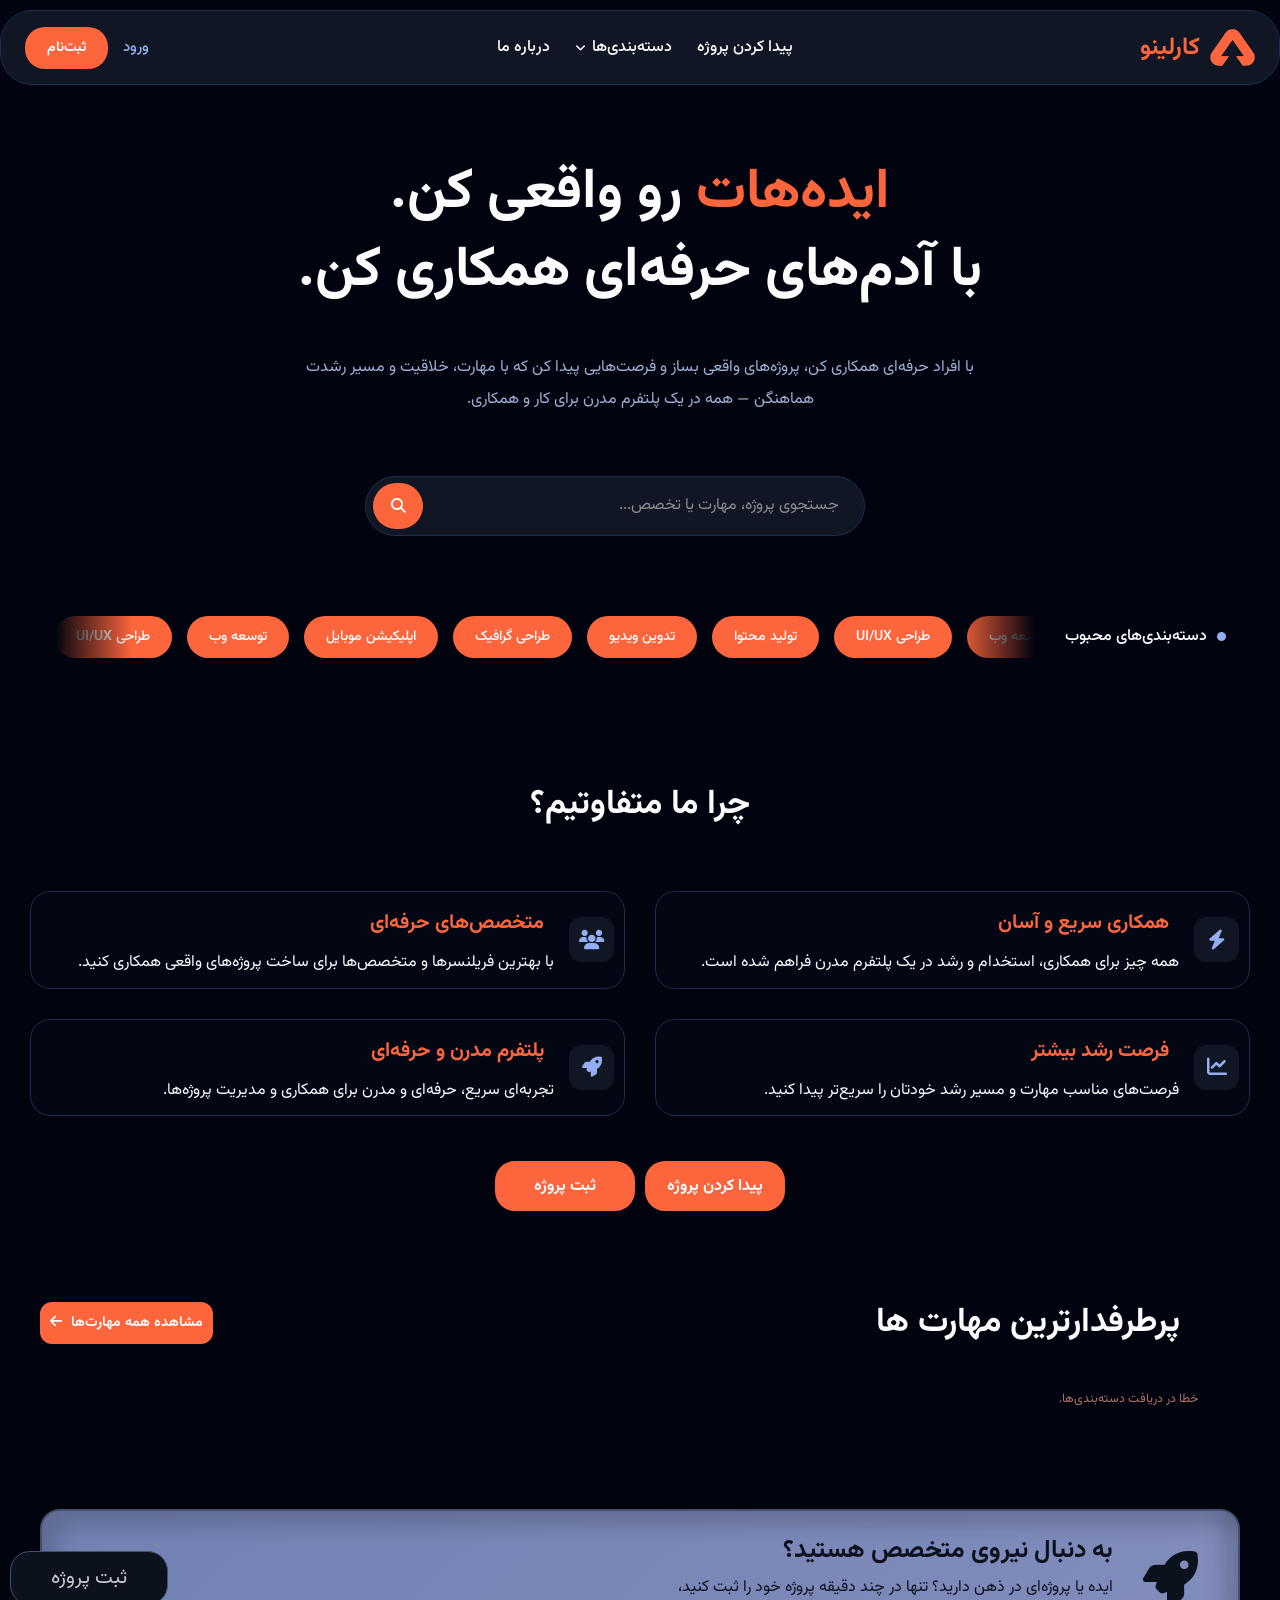
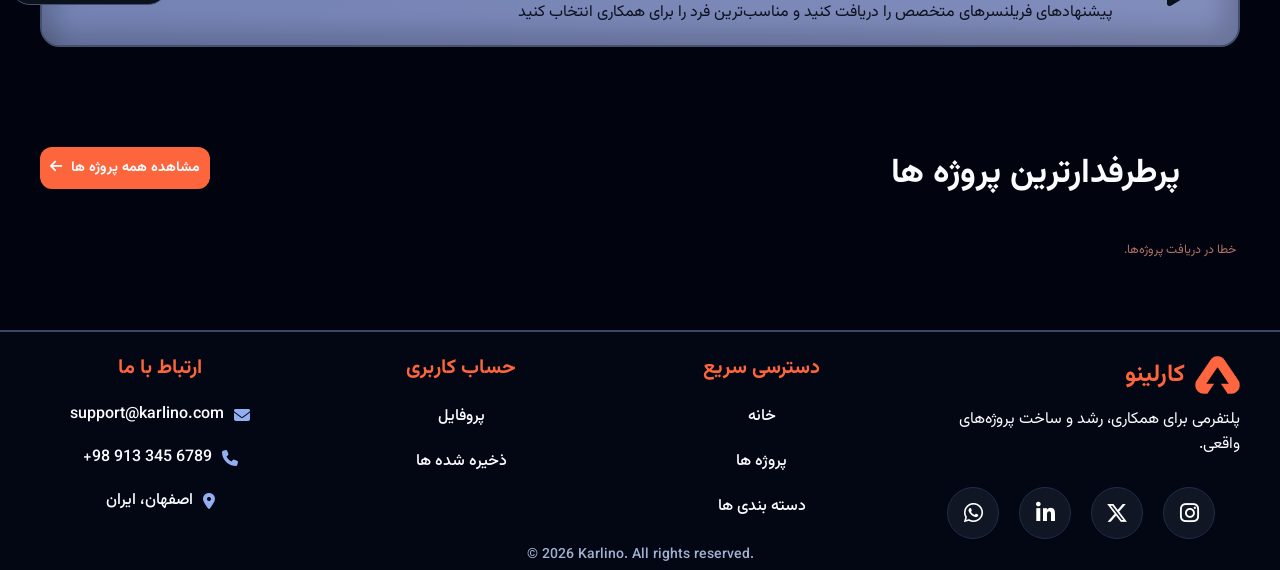
==== commit 6d6bbc81: "Merge pull request #22 from Alikhoshakhlagh/Frontend Frontend" ====
--- a/karlino/Frontend/index.html
+++ b/karlino/Frontend/index.html
@@ -250,7 +250,8 @@
 
 <script src="js/config.js"></script>
 <script src="js/api.js"></script>
-
+<script src="js/components/category-card.js"></script>
+<script src="js/components/project-card.js"></script>
 <script src="js/layout.js"></script>
 <script src="js/pages/Favorites.js"></script>
 <script src="js/pages/home.js"></script>
